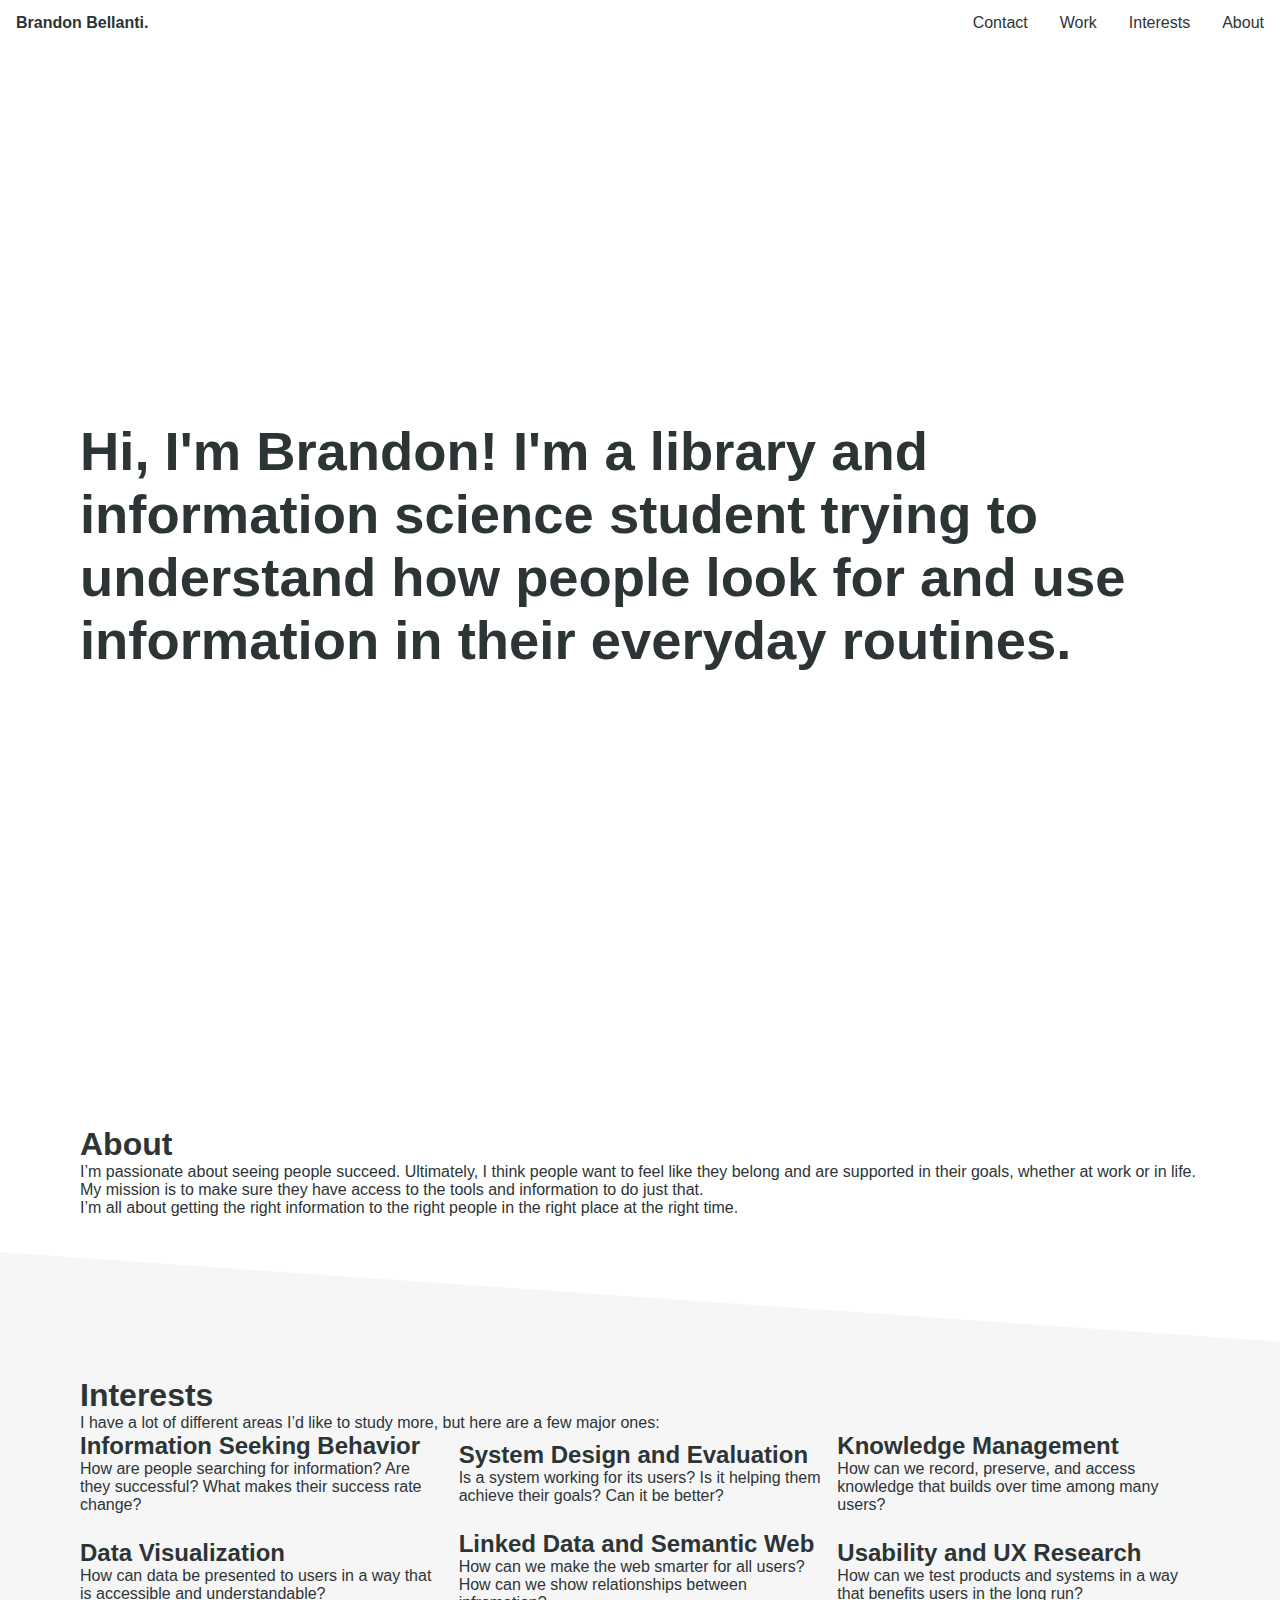
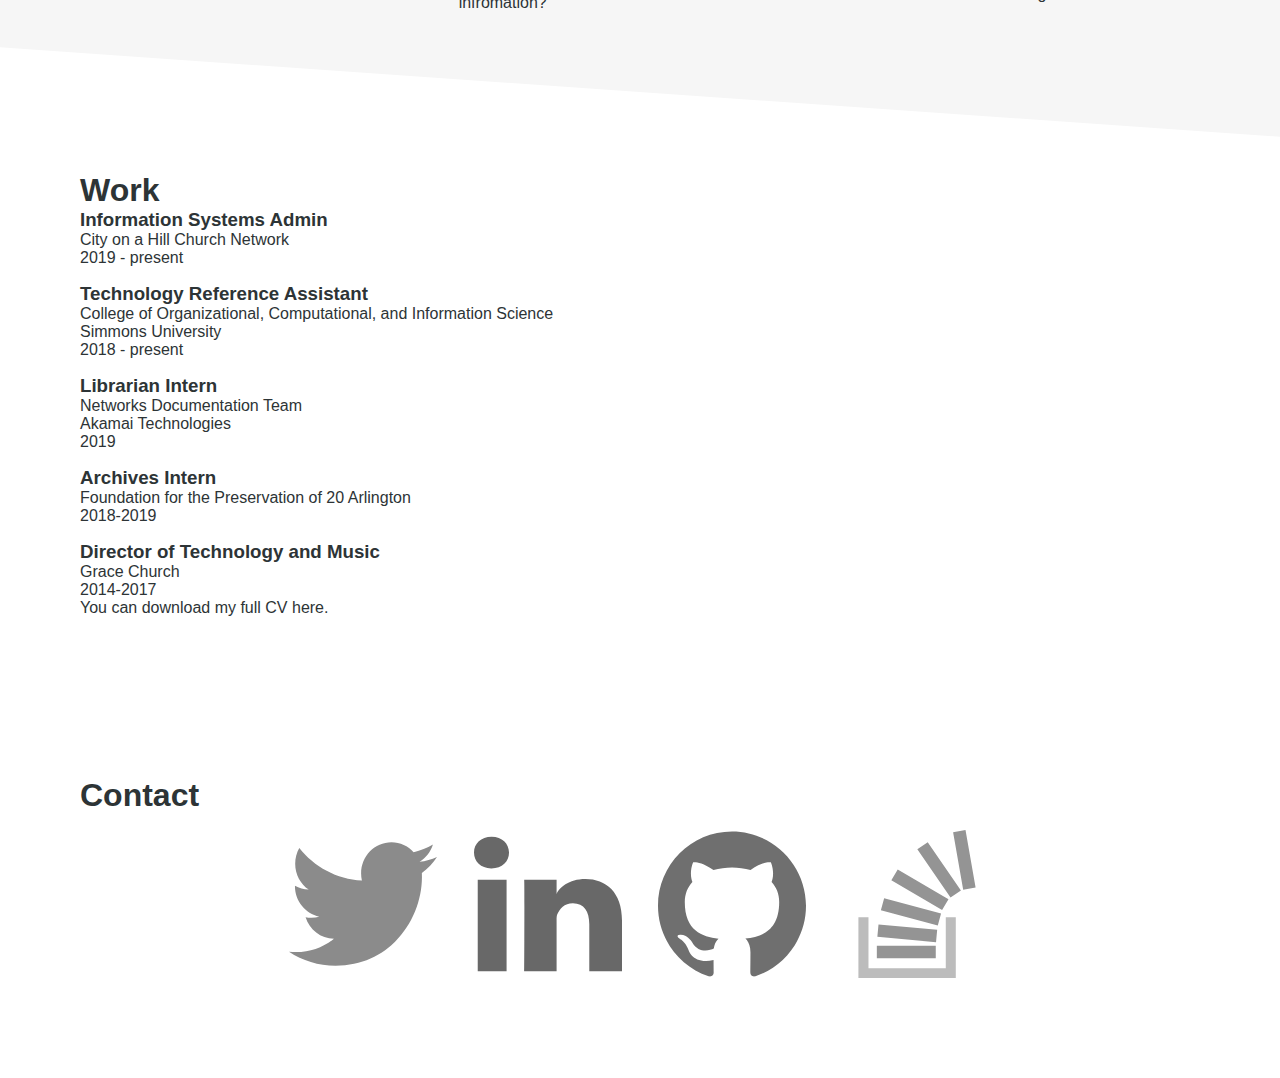
==== index.html @ a40dee19 "Updates" ====
<!DOCTYPE html>
<html lang="en">
<head>
    <meta charset="UTF-8">
    <meta name="viewport" content="width=device-width, initial-scale=1.0">
    <meta http-equiv="X-UA-Compatible" content="ie=edge">
    <title>Brandon Bellanti</title>
    <link rel="stylesheet" href="css/portfolio.css">
    <link rel="shortcut icon" type="image/x-icon" href="favicon.png">
    <link rel="stylesheet" href="https://cdnjs.cloudflare.com/ajax/libs/font-awesome/4.7.0/css/font-awesome.min.css">
    <script src="js/portfolio.js"></script>
</head>
<body>
    <!-- <div id="navbar" class="section">
        <div id="name">
            <a href="#navbar">Brandon Bellanti.</a>
        </div>
        <div id="menu">
            <a href="#about">About</a>
            <a href="#interests">Interests</a>
            <a href="#work">Work</a>
            <a href="#contact">Contact</a>
        </div>
    </div> -->
    <!-- Load an icon library to show a hamburger menu (bars) on small screens -->

    <div class="topnav" id="myTopnav">
        <a href="#home" class="active">Brandon Bellanti.</a>
        <a href="#news">About</a>
        <a href="#interests">Interests</a>  
        <a href="#contact">Work</a>
        <a href="#about">Contact</a>
        <a href="javascript:void(0);" class="icon" onclick="myFunction()">
            <i class="fa fa-bars"></i>
        </a>
    </div>

    <div id="intro" class="section ">
        <h1>Hi, I'm Brandon! I'm a library and information science student trying to understand how people look for and use information in their everyday routines.</h1>
    </div>

    <!-- <div id="image">
        <img src="images/susan-yin-647448-unsplash.jpg" alt="library">
    </div> -->

    <div id="about" class="section ">
        <h1>About</h1>
        <p>I’m passionate about seeing people succeed. Ultimately, I think people want to feel like they belong and are supported in their goals, whether at work or in life. My mission is to make sure they have access to the tools and information to do just that. </p>
        <p>I’m all about getting the right information to the right people in the right place at the right time.</p>
    </div>

    <div id="interests" class="section skew">
        <div class="unskew">
            <h1>Interests</h1>
            <p>I have a lot of different areas I’d like to study more, but here are a few major ones:</p>


            <div class="interests-grid">

                <div id="infoseek" class="gridbox">
                    <h2>Information Seeking Behavior</h2>
                    <p>How are people searching for information? Are they successful? What makes their success rate change?</p>
                </div>

                <div id="sysdesign" class="gridbox">
                    <h2>System Design and Evaluation</h2>
                    <p>Is a system working for its users? Is it helping them achieve their goals? Can it be better?</p>
                </div>

                <div id="knowledgeman" class="gridbox">
                    <h2>Knowledge Management</h2>
                    <p>How can we record, preserve, and access knowledge that builds over time among many users?</p>
                </div>

                <div id="dataviz" class="gridbox">
                    <h2>Data Visualization</h2>
                    <p>How can data be presented to users in a way that is accessible and understandable?</p>
                </div>

                <div id="linkeddata" class="gridbox">   
                    <h2>Linked Data and Semantic Web</h2>
                    <p>How can we make the web smarter for all users? How can we show relationships between infromation?</p>
                </div>

                <div id="usability" class="gridbox">   
                    <h2>Usability and UX Research</h2>
                    <p>How can we test products and systems in a way that benefits users in the long run?</p>
                </div>
            </div>

        </div>
    </div> 

    <div id="work" class="section ">
        <h1>Work</h1>
    
        <div class="work-grid">
        
            <div id="coah" class="work-box">
                <h3>Information Systems Admin</h3>
                <p>City on a Hill Church Network
                <br>2019 - present</p>
            </div>

            <div id="tra" class="work-box">
                <h3>Technology Reference Assistant</h3>
                <p>College of Organizational, Computational, and Information Science
                <br>Simmons University
                <br>2018 - present</p>
            </div>
            
            <div id="akamai" class="work-box">
                <h3>Librarian Intern</h3>
                <p>Networks Documentation Team
                <br>Akamai Technologies
                <br>2019</p>
            </div>
            
            <div id="asc" class="work-box">
                <h3>Archives Intern</h3>
                <p>Foundation for the Preservation of 20 Arlington
                <br>2018-2019</p>
            </div>
            
            <div id="grace" class="work-box">
                <h3>Director of Technology and Music</h3>
                <p>Grace Church
                <br>2014-2017</p>
            </div> 
        </div>

        <!-- <div class="work-list-wrapper">
            <ul class="work-list">
                <li>
                    <div id="grace">
                        <h3>Director of Technology and Music</h3>
                        <p>Grace Church
                        <br>2014-2017</p>
                    </div>
                </li>
                <li>Librarian Intern</li>
                <li>Technology Reference Assistant</li>
                <li>Archives Assistant</li>
                <li>Director of Technology</li>
              </ul>
        </div> -->

        <p>You can download my full CV here.</p>
    </div>
    
    <div id="contact" class="section ">
        <h1>Contact</h1>
        <a href="https://twitter.com/brandonbellanti" target="_blank"><img class="social-icon" src="images/iconfinder_Twitter_1298770.svg" alt="Link to Twitter" width="50px"></a>
        <a href="https://linkedin.com/in/brandonbellanti" target="_blank"><img class="social-icon" src="images/iconfinder_LinkedIn_1298749.svg" alt="Link to LinkedIn" width="50px"></a>
        <a href="https://github.com/brandonbellanti" target="_blank"><img class="social-icon" src="images/iconfinder_Github_1298743.svg" alt="Link to GitHub" width="50px"></a>
        <a href="" target="_blank"><img class="social-icon" src="images/iconfinder_Stack_Overflow_1298710.svg" alt="Link to Stack Overflow" width="50px"></a>
    </div>




    

</body>
</html>
---- css/portfolio.css ----
* {
    color: #2d3436;
    font-family: Helvetica, sans-serif;
    margin: 0;
    scroll-behavior: smooth;
}

body {
}

.section {
  padding: 5em;
}

#navbar {
    background-color:rgba(255, 255, 255, 0.9);
    height: 60px;
    position: sticky;
    top: 0%;
    z-index: 100;
}

#navbar a {
  text-decoration: none;
}



#intro {
    display:flex;
    height: calc(100vh - 60px);
    align-items: center;
}

#intro h1 {
  font-size: calc(1em + 3vw);
}

#image {
  position: sticky;
top: 0%; 
z-index: -500;
}

#image img {
  width: 100%;
}

#menu {
    display: inline;
    float: right;
}

#name {
    float: left;
    font-weight: bold;
}

/* #about {
} */

.skew {
  transform:skewY(4deg)
}

.unskew {
  transform:skewY(-4deg)
}
#interests {
    background-color: #F6F6F6;
}

#interests .interests-grid {
    display: grid;
    grid-template-areas:    "infoseek sysdesign knowledgeman"
                            "dataviz linkeddata usability";
    grid-template-columns: repeat(3, 1fr);
    grid-template-rows: repeat(2, 1fr);
    grid-gap: 1em;
}

#infoseek {
    grid-area: infoseek;
    align-content: center;
    justify-content: center;
}


.gridbox {
    align-content: center;
}

.gridbox:hover {
    background:#F6F6F6;

}

.work-grid {
    display: grid;
    grid-template-areas: "grace"
                          "asc"
                          "tra";
    /* grid-template-columns: repeat(3, 1fr); */
    grid-template-columns: auto;
    grid-template-rows: 1fr;
    grid-gap: 1em;
    padding: 0;
}

.work-box {
  transition: transform 1s;
}

.work-box:hover {
  /* box-shadow: 5px 5px 10px 0px rgba(45,52,54,0.5); */
  /* border-radius: 10px; */
  /* transform: scale(1.05); */
}


.work-list {
  list-style: none;
}

.work-list * {
  margin: initial;
  padding:initial;
}

.work-list >li {
  position: relative;
}
.work-list>li:before {
  content: '\25CF';
  margin-right: 20px;
  font-size: 40px;
  color: #2d3436;
}
.work-list>li:after {
  position: absolute;
  left: 0;
  top: 0;
  content: '';
  border-left: 3px solid #2d3436;
  margin-left: 10px;
  height: 100%;
}
.work-list >li:first-of-type:after {
  top: 50%;
}
.work-list >li:last-of-type:after {
  top: -50%;
}





#contact {
text-align: center;
}

#contact h1 {
text-align: initial;
}


img.social-icon {
  display: inline;
  padding: 1em;
  width: calc(20px + 10vw);
  filter: saturate(0);
  transition: transform .5s;
}

img.social-icon:hover {
  filter: saturate(100%);
  transform: scale(1.25);
}





@media only screen and (max-width: 800px) {
    #interests .interests-grid {
        display: grid;
        grid-template-areas:    "infoseek sysdesign"
                                "knowledgeman dataviz"
                                "linkeddata usability";
        grid-template-columns: repeat(2, 1fr);
        grid-template-rows: repeat(3, 1fr);
        grid-gap: 1em;
    }

}

@media only screen and (max-width: 600px) {
    #interests .interests-grid {
        display: grid;
        grid-template-areas:    "infoseek"
                                "sysdesign"
                                "knowledgeman"
                                "dataviz"
                                "linkeddata"
                                "usability";
        grid-template-columns: auto;
        grid-template-rows: repeat(6, 1fr);
        grid-gap: 1em;
    }

    .section {
      padding: 1em;
    }
}


/* Navigation Menu*/



/* Add a black background color to the top navigation */
.topnav {
    overflow: hidden;
}

  /* Style the links inside the navigation bar */
  .topnav a {
    /* float: left; */
    display: block;
    text-align: right;
    padding: 14px 16px;
    text-decoration: none;
  }

  .topnav a:first-child {
    float: left;
    font-weight: bolder;
  }
  .topnav a:not(:first-child) {
    float:right;
    padding-left: 1em;
  }
  
  .topnav a:not(:first-child):hover {
    text-decoration: underline;
  }
  
  /* Change the color of links on hover */
  /* .topnav a:hover {
    text-decoration: underline;
  } */
  
  /* Add an active class to highlight the current page */
  /* .active {
    background-color: #4CAF50;
    color: white;
  } */
  
  /* Hide the link that should open and close the topnav on small screens */
  .topnav .icon {
    display: none;
  }


/* When the screen is less than 600 pixels wide, hide all links, except for the first one ("Home"). Show the link that contains should open and close the topnav (.icon) */
@media screen and (max-width: 600px) {
    .topnav a:not(:first-child) {display: none;}
    .topnav a.icon {
      float: right;
      display: block;
    }
  }
  
  /* The "responsive" class is added to the topnav with JavaScript when the user clicks on the icon. This class makes the topnav look good on small screens (display the links vertically instead of horizontally) */
  @media screen and (max-width: 600px) {
    .topnav.responsive {position: relative;}
    .topnav.responsive a.icon {
      position: absolute;
      right: 0;
      top: 0;
    }
    .topnav.responsive a {
      float: none;
      display: block;
      text-align: left;
    }
  }
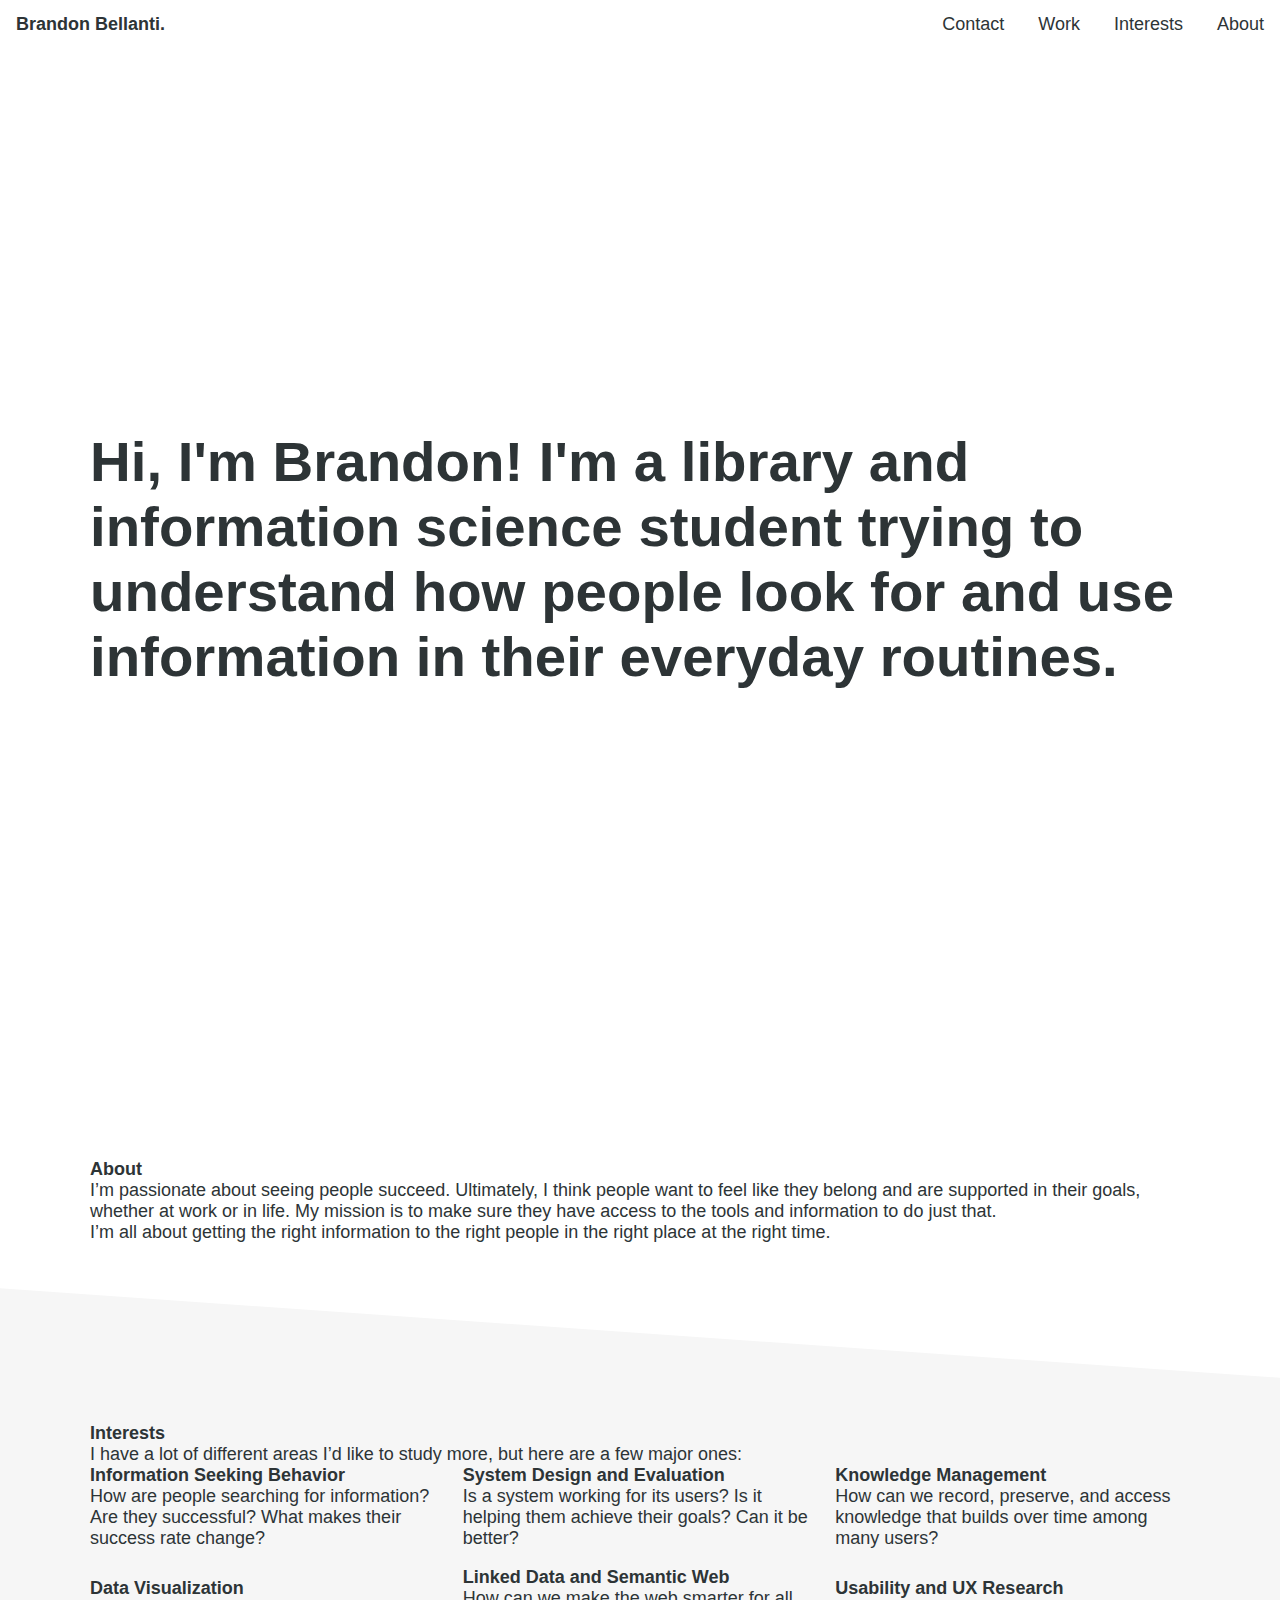
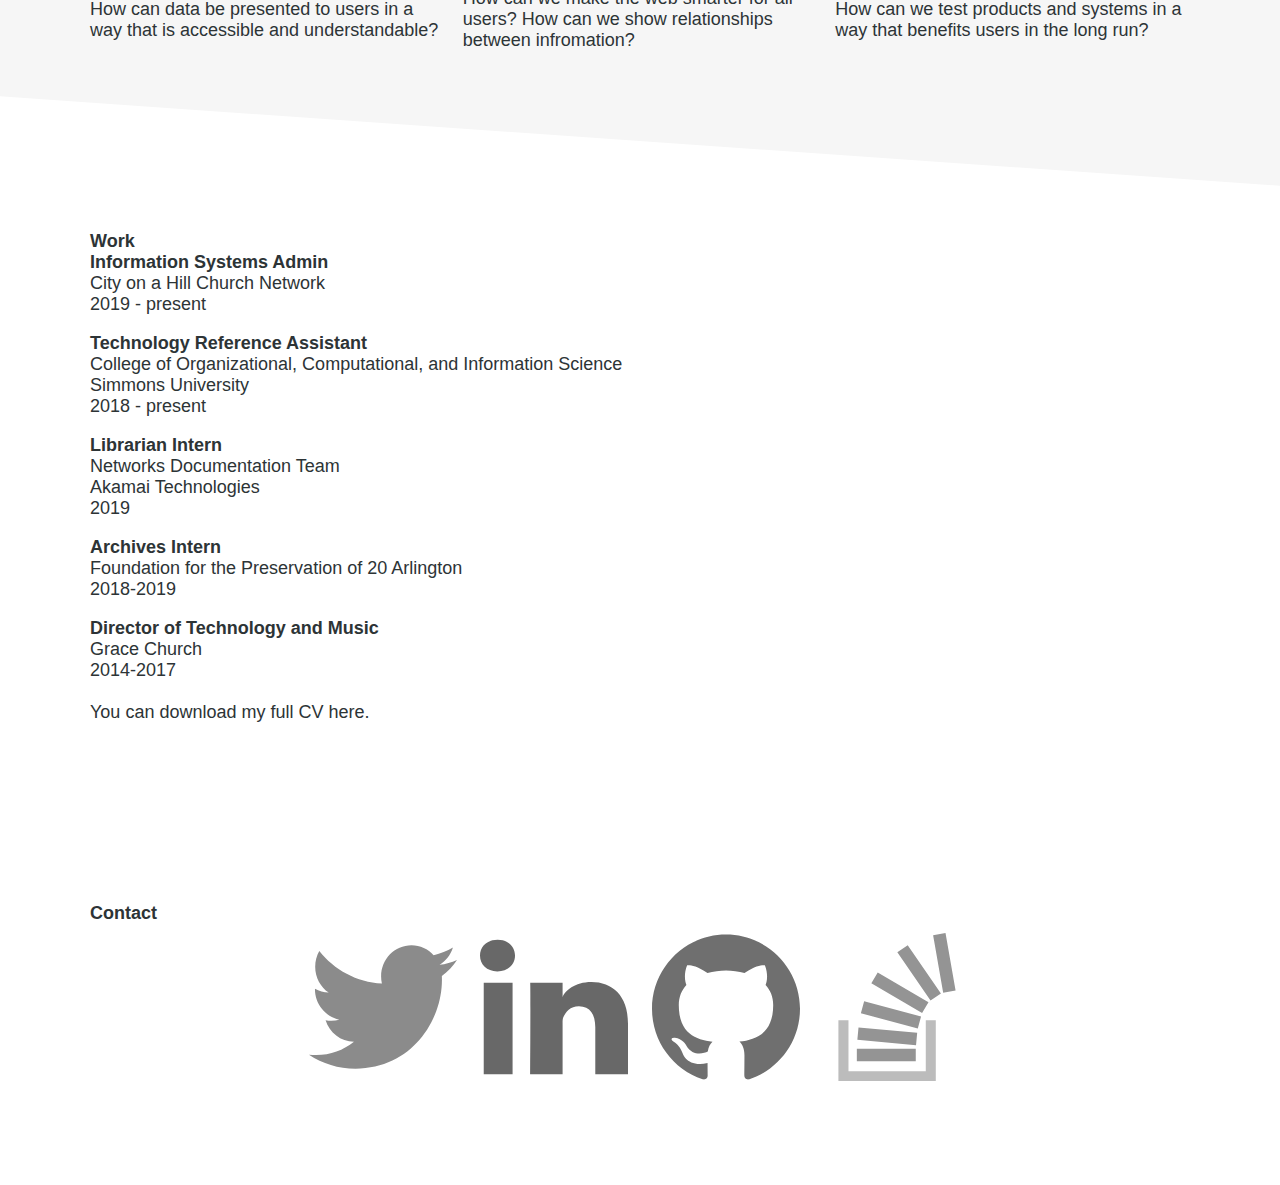
==== commit e9fd2053: "CSS updates" ====
--- a/index.html
+++ b/index.html
@@ -24,7 +24,7 @@
     </div> -->
     <!-- Load an icon library to show a hamburger menu (bars) on small screens -->
 
-    <div class="topnav" id="myTopnav">
+    <div id="myTopnav" class="topnav">
         <a href="#home" class="active">Brandon Bellanti.</a>
         <a href="#news">About</a>
         <a href="#interests">Interests</a>  
@@ -144,7 +144,7 @@
                 <li>Director of Technology</li>
               </ul>
         </div> -->
-
+        <br>
         <p>You can download my full CV here.</p>
     </div>
     
--- a/css/portfolio.css
+++ b/css/portfolio.css
@@ -3,6 +3,7 @@
     font-family: Helvetica, sans-serif;
     margin: 0;
     scroll-behavior: smooth;
+    font-size: large;
 }
 
 body {
@@ -167,7 +168,7 @@
 
 img.social-icon {
   display: inline;
-  padding: 1em;
+  padding: .5em;
   width: calc(20px + 10vw);
   filter: saturate(0);
   transition: transform .5s;
@@ -212,6 +213,14 @@
     .section {
       padding: 1em;
     }
+
+    .interests-grid p {
+      display: none;
+    }
+
+    #work p {
+      font-size: initial;
+    }
 }
 
 
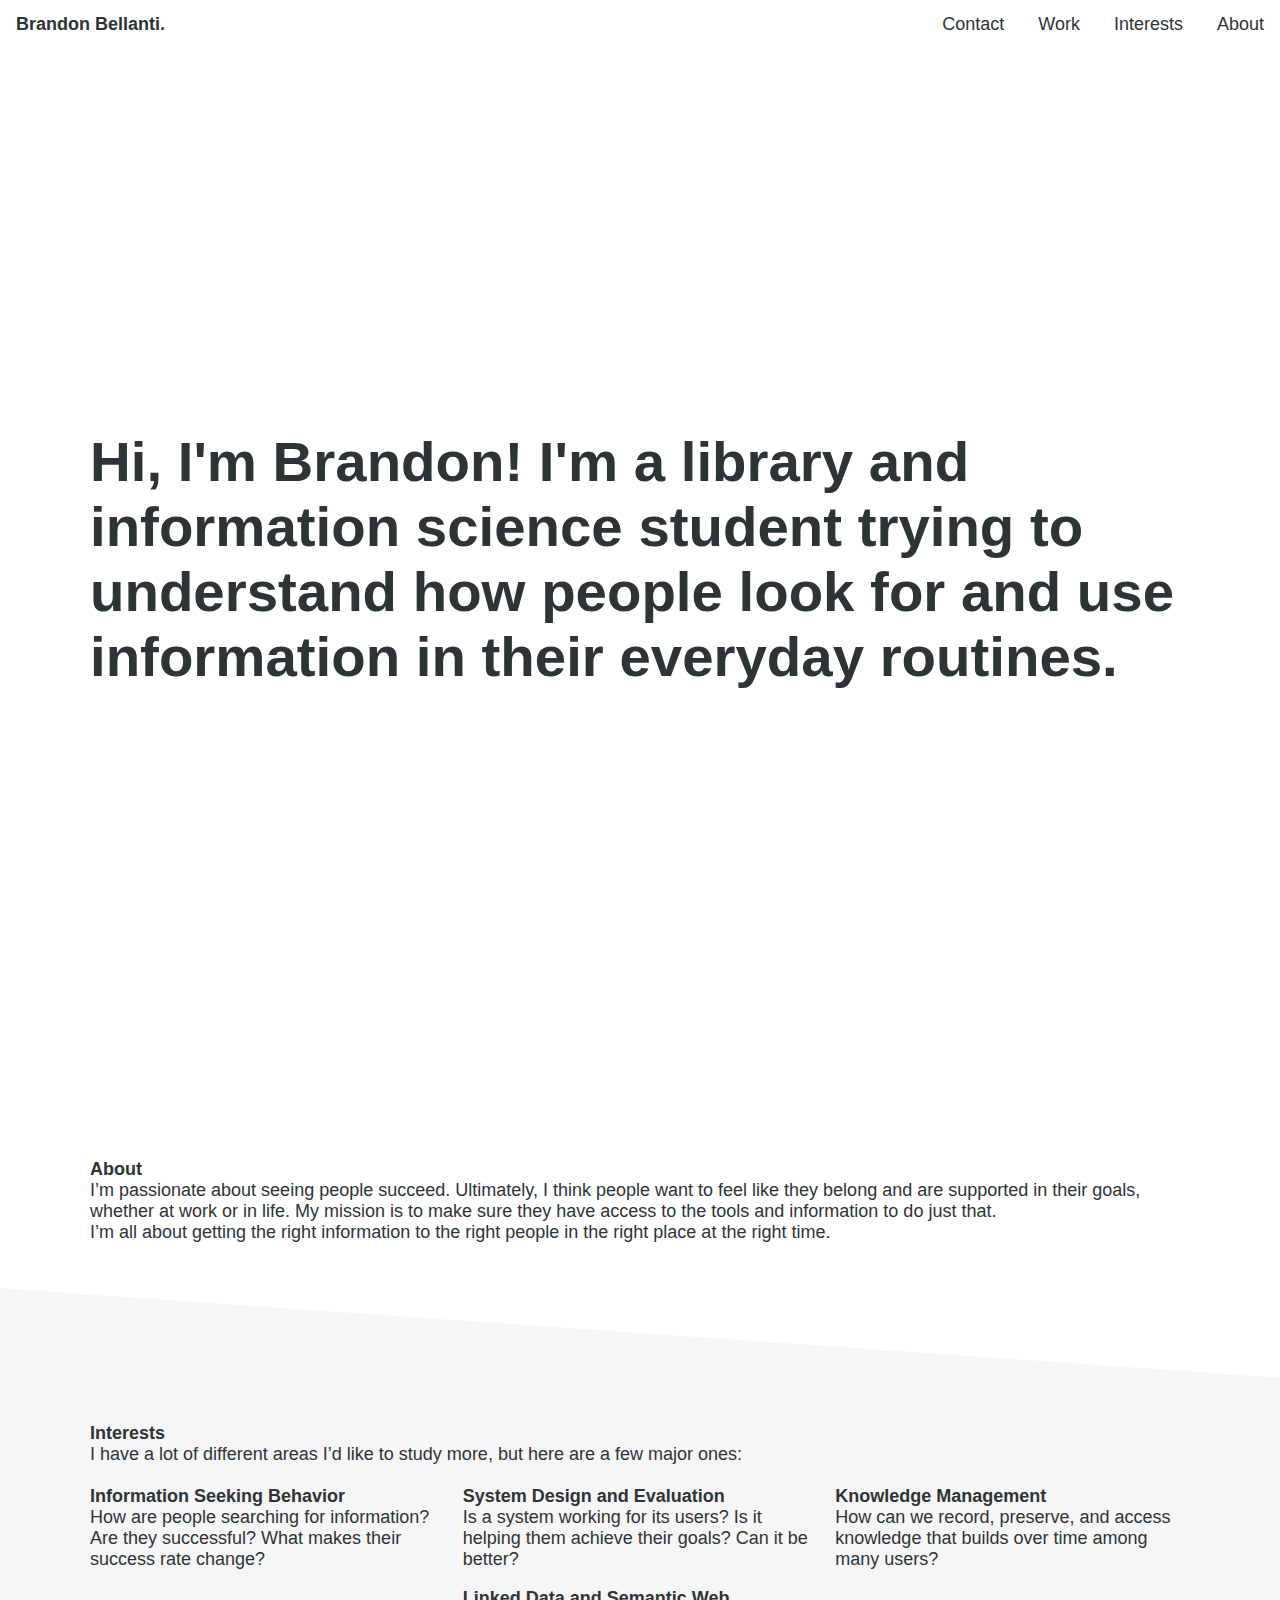
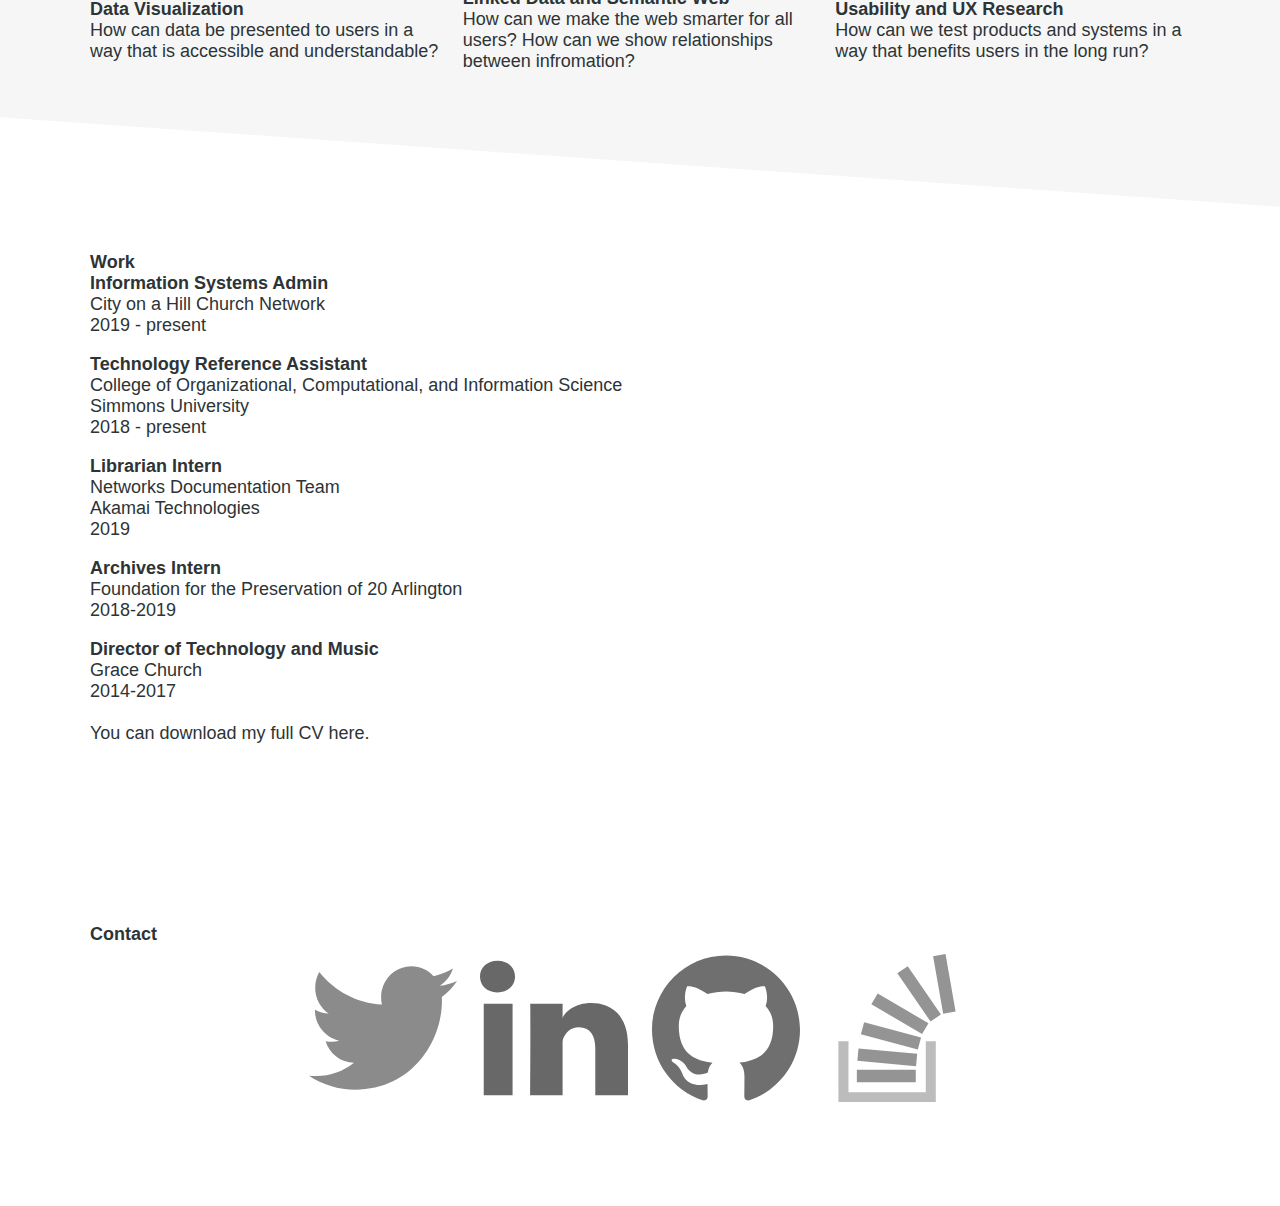
==== commit a9ec6488: "Added break" ====
--- a/index.html
+++ b/index.html
@@ -53,7 +53,7 @@
         <div class="unskew">
             <h1>Interests</h1>
             <p>I have a lot of different areas I’d like to study more, but here are a few major ones:</p>
-
+            <br>
 
             <div class="interests-grid">
 
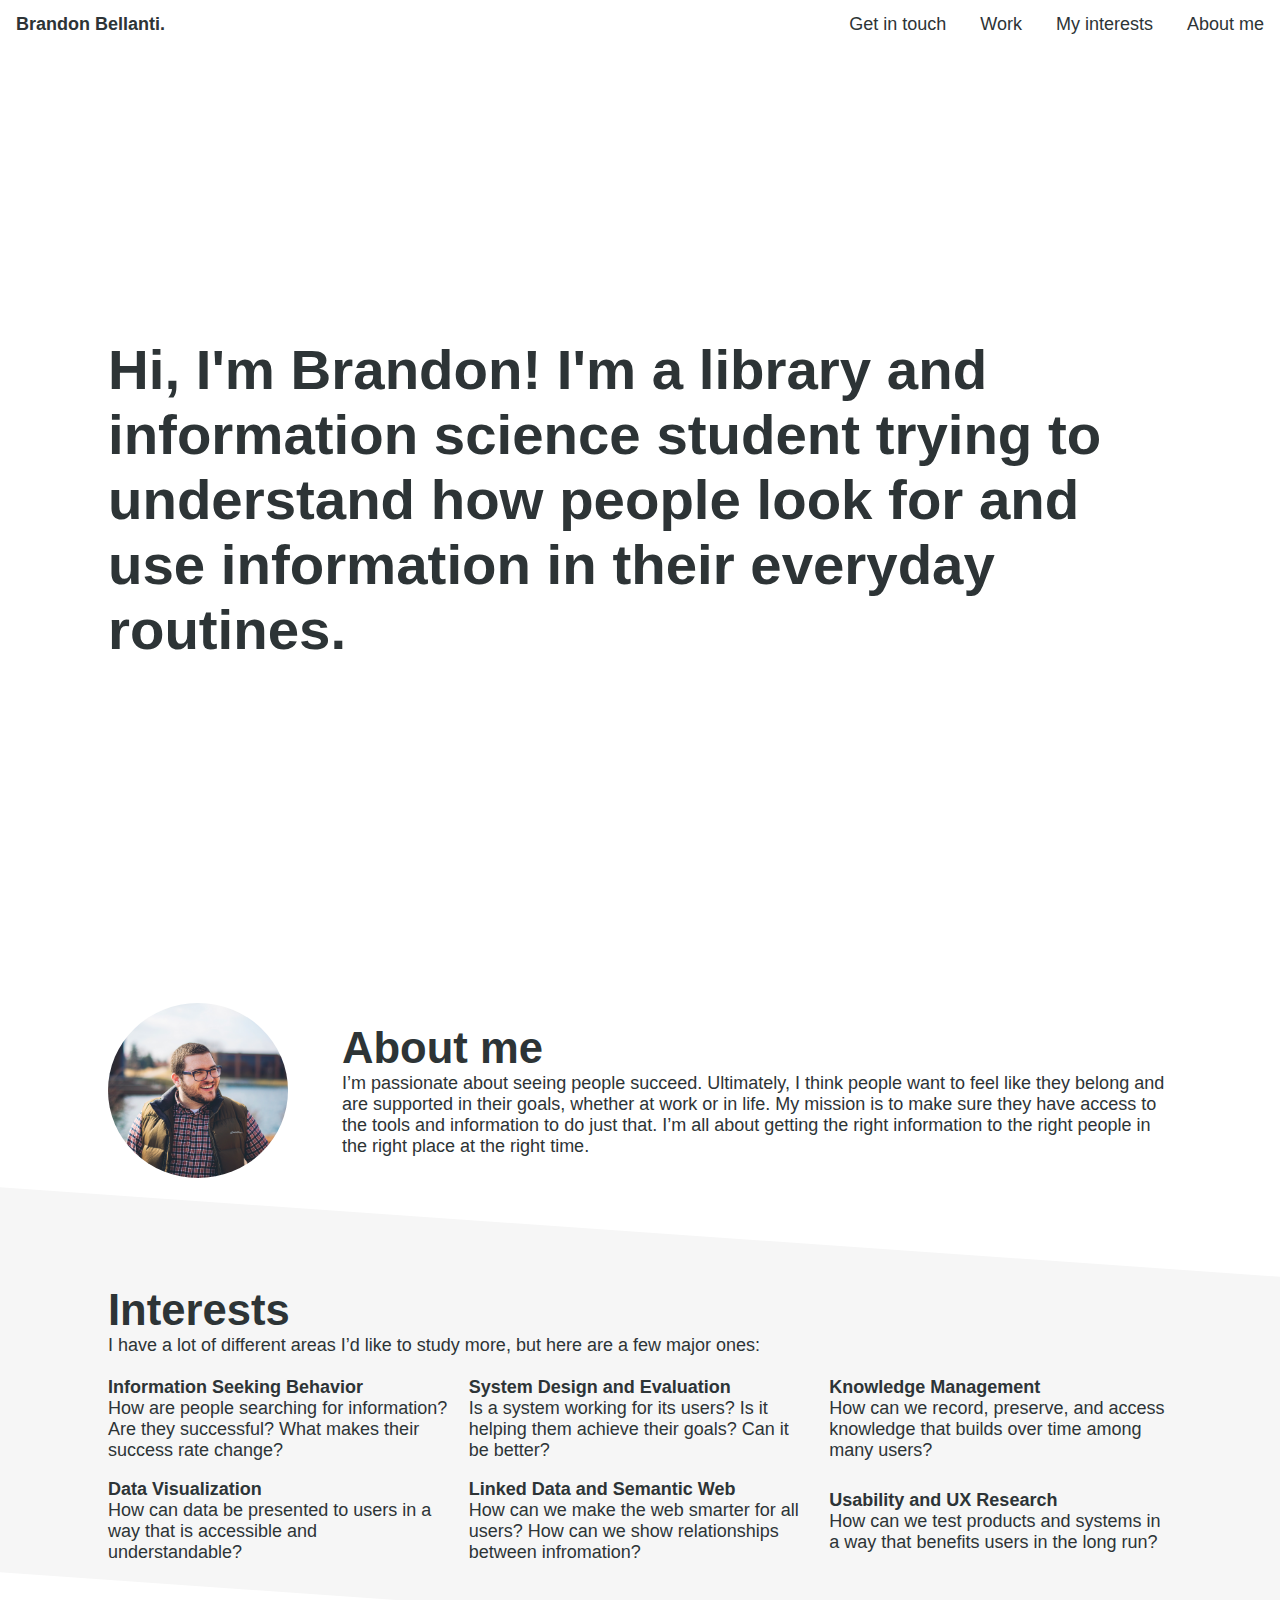
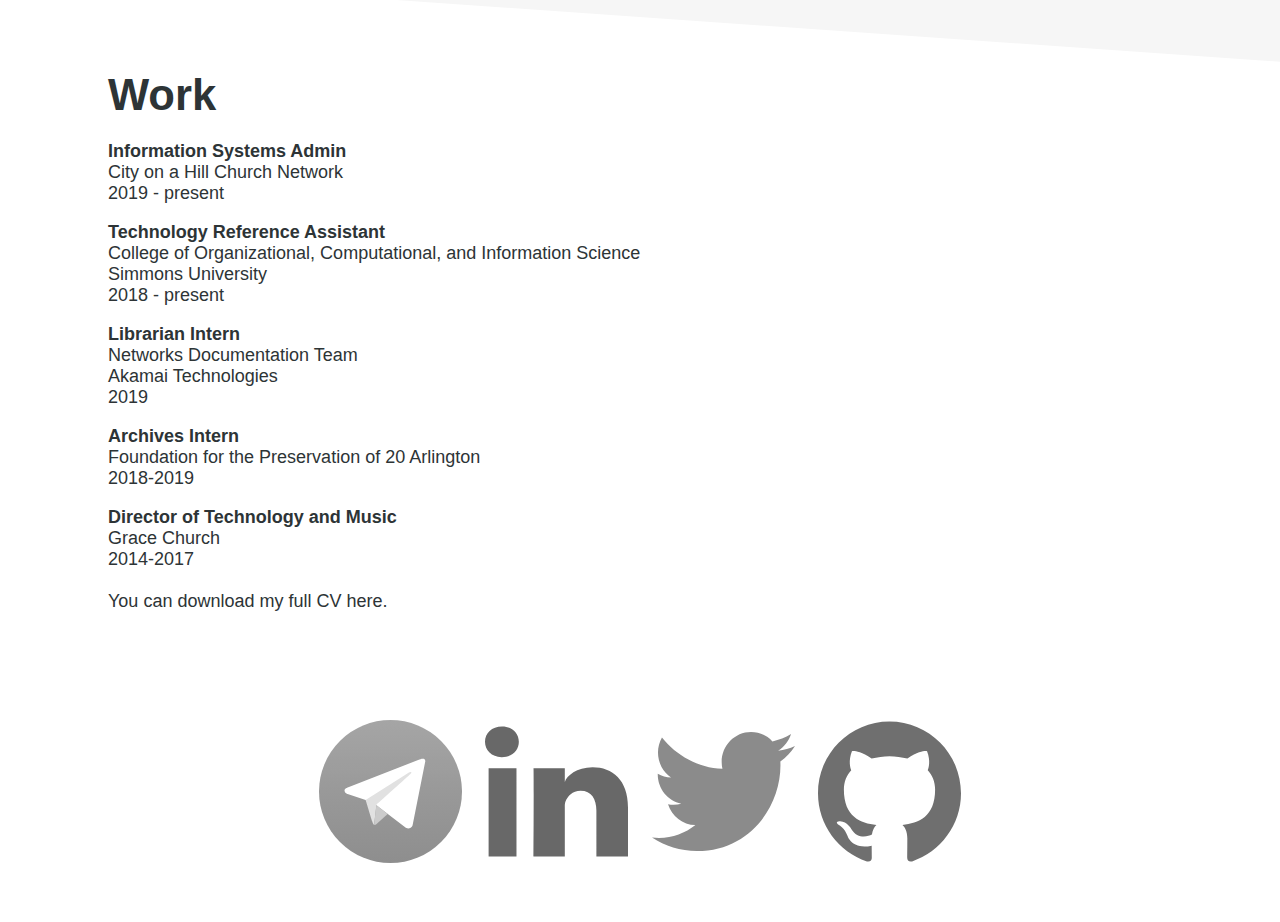
==== commit ded64c26: "Added images" ====
--- a/index.html
+++ b/index.html
@@ -25,11 +25,11 @@
     <!-- Load an icon library to show a hamburger menu (bars) on small screens -->
 
     <div id="myTopnav" class="topnav">
-        <a href="#home" class="active">Brandon Bellanti.</a>
-        <a href="#news">About</a>
-        <a href="#interests">Interests</a>  
-        <a href="#contact">Work</a>
-        <a href="#about">Contact</a>
+        <a href="#myTopnav" class="active">Brandon Bellanti.</a>
+        <a href="#about">About me</a>
+        <a href="#interests">My interests</a>  
+        <a href="#work">Work</a>
+        <a href="#contact">Get in touch</a>
         <a href="javascript:void(0);" class="icon" onclick="myFunction()">
             <i class="fa fa-bars"></i>
         </a>
@@ -43,11 +43,19 @@
         <img src="images/susan-yin-647448-unsplash.jpg" alt="library">
     </div> -->
 
-    <div id="about" class="section ">
-        <h1>About</h1>
-        <p>I’m passionate about seeing people succeed. Ultimately, I think people want to feel like they belong and are supported in their goals, whether at work or in life. My mission is to make sure they have access to the tools and information to do just that. </p>
-        <p>I’m all about getting the right information to the right people in the right place at the right time.</p>
+    <div id="about" class="about-grid section ">
+
+        <div id="profile">
+            <img src="images/brandon.jpg" alt="Picture of Brandon" width="50px">
+        </div>
+
+        <div id="bio">
+            <h1>About me</h1>
+            <p>I’m passionate about seeing people succeed. Ultimately, I think people want to feel like they belong and are supported in their goals, whether at work or in life. My mission is to make sure they have access to the tools and information to do just that. I’m all about getting the right information to the right people in the right place at the right time.</p>
+        </div>
+
     </div>
+
 
     <div id="interests" class="section skew">
         <div class="unskew">
@@ -93,7 +101,7 @@
 
     <div id="work" class="section ">
         <h1>Work</h1>
-    
+        <br>
         <div class="work-grid">
         
             <div id="coah" class="work-box">
@@ -149,11 +157,12 @@
     </div>
     
     <div id="contact" class="section ">
-        <h1>Contact</h1>
+        <!-- <h1>Get in touch</h1> -->
+        <a href="mailto:bellanti@simmons.edu?Subject=Get%20in%20touch" target="_top"><img class="social-icon" src="images/iconfinder_Telegram_3787425.svg" alt="Link to gMail" width="50px"></a>
+        <a href="https://linkedin.com/in/brandonbellanti" target="_blank"><img class="social-icon" src="images/iconfinder_LinkedIn_1298749.svg" alt="Link to LinkedIn" width="50px"></a>
         <a href="https://twitter.com/brandonbellanti" target="_blank"><img class="social-icon" src="images/iconfinder_Twitter_1298770.svg" alt="Link to Twitter" width="50px"></a>
-        <a href="https://linkedin.com/in/brandonbellanti" target="_blank"><img class="social-icon" src="images/iconfinder_LinkedIn_1298749.svg" alt="Link to LinkedIn" width="50px"></a>
         <a href="https://github.com/brandonbellanti" target="_blank"><img class="social-icon" src="images/iconfinder_Github_1298743.svg" alt="Link to GitHub" width="50px"></a>
-        <a href="" target="_blank"><img class="social-icon" src="images/iconfinder_Stack_Overflow_1298710.svg" alt="Link to Stack Overflow" width="50px"></a>
+        <!-- <a href="" target="_blank"><img class="social-icon" src="images/iconfinder_Stack_Overflow_1298710.svg" alt="Link to Stack Overflow" width="50px"></a> -->
     </div>
 
 
--- a/css/portfolio.css
+++ b/css/portfolio.css
@@ -9,8 +9,12 @@
 body {
 }
 
+h1 {
+  font-size: calc(1em + 2vw);
+}
+
 .section {
-  padding: 5em;
+  padding: 3em 6em;
 }
 
 #navbar {
@@ -29,7 +33,7 @@
 
 #intro {
     display:flex;
-    height: calc(100vh - 60px);
+    height: calc(100vh - 6em);
     align-items: center;
 }
 
@@ -57,8 +61,20 @@
     font-weight: bold;
 }
 
-/* #about {
-} */
+
+.about-grid {
+  display: grid;
+  grid-template-areas: "profile bio";
+  grid-gap: 3em;
+  align-items: center;
+}
+
+
+#profile img {
+  border-radius: 50%;
+  width: 10em;
+  float:left;
+}
 
 .skew {
   transform:skewY(4deg)
@@ -168,15 +184,15 @@
 
 img.social-icon {
   display: inline;
-  padding: .5em;
-  width: calc(20px + 10vw);
+  padding: 0 .5em;
+  width: calc(15px + 10vw);
   filter: saturate(0);
   transition: transform .5s;
 }
 
 img.social-icon:hover {
   filter: saturate(100%);
-  transform: scale(1.25);
+  transform: scale(1.2);
 }
 
 
@@ -197,6 +213,25 @@
 }
 
 @media only screen and (max-width: 600px) {
+
+
+    .about-grid {
+      display: grid;
+      grid-template-areas: "profile""bio";
+      grid-gap: 0;
+      align-items: center;
+    }
+    
+    
+    #profile img {
+      border-radius: 50%;
+      width: 8em;
+      margin-left:calc(50% - 4em);
+
+      /* justify-self: center; */
+    }
+
+
     #interests .interests-grid {
         display: grid;
         grid-template-areas:    "infoseek"
@@ -237,7 +272,7 @@
   .topnav a {
     /* float: left; */
     display: block;
-    text-align: right;
+    float: right;
     padding: 14px 16px;
     text-decoration: none;
   }
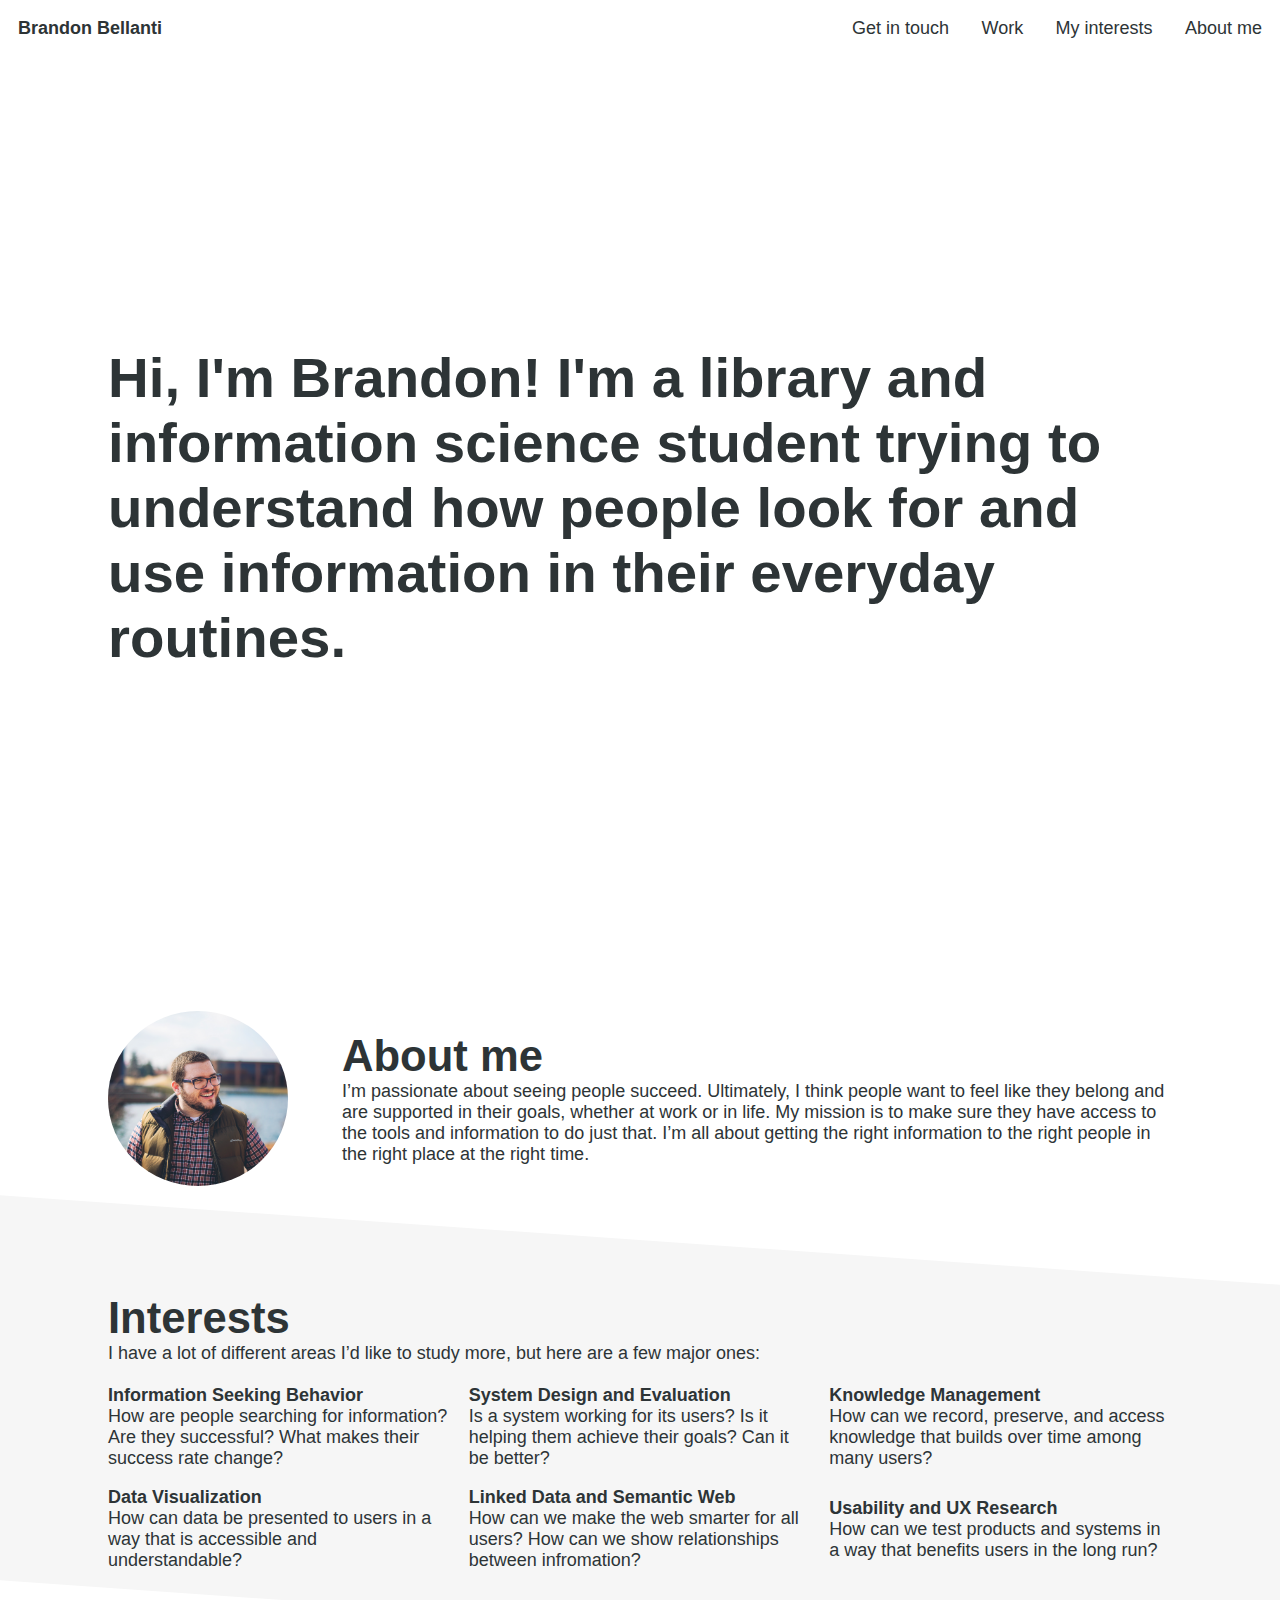
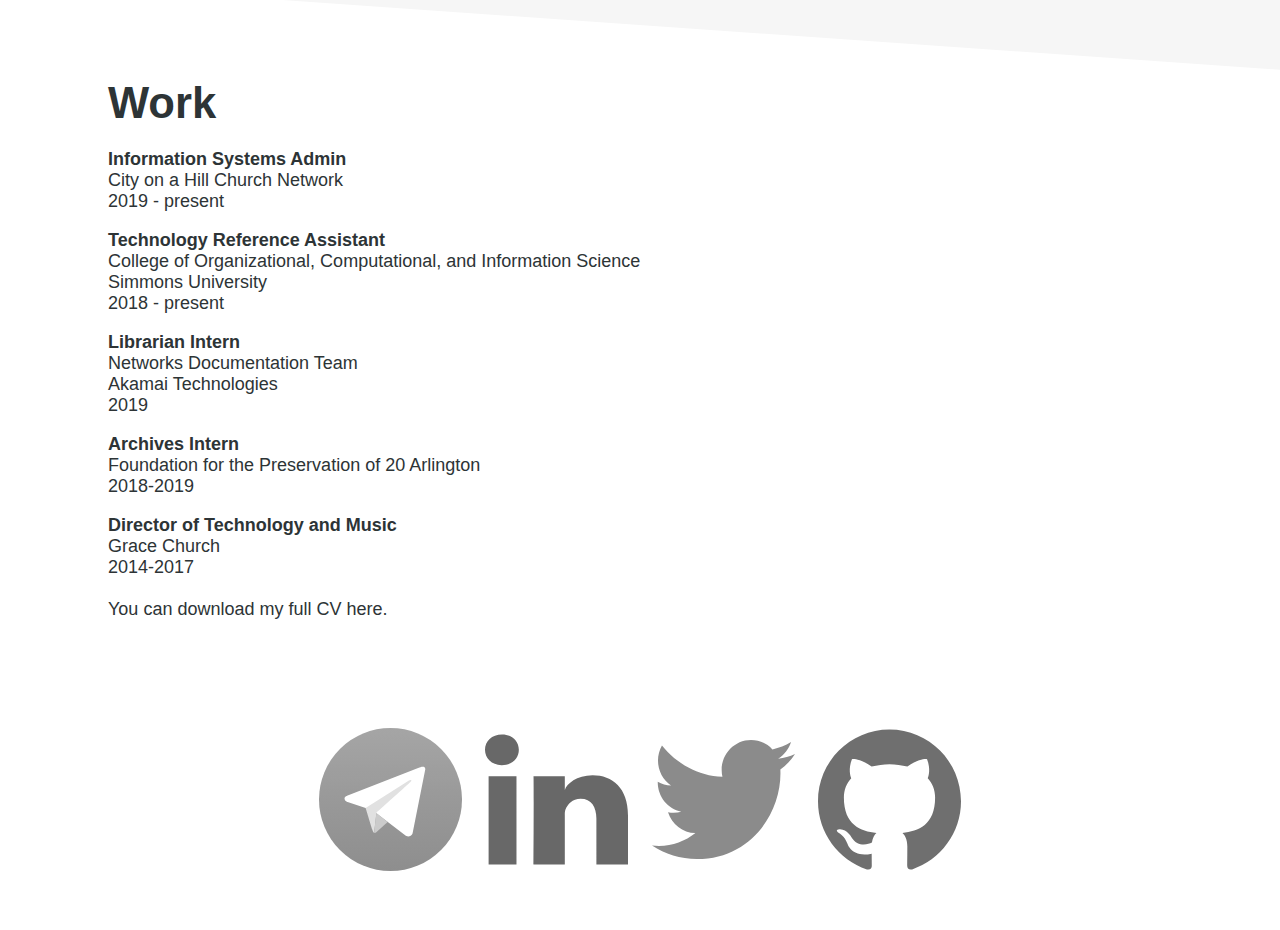
==== commit f44415d1: "Worked on menu" ====
--- a/index.html
+++ b/index.html
@@ -25,7 +25,7 @@
     <!-- Load an icon library to show a hamburger menu (bars) on small screens -->
 
     <div id="myTopnav" class="topnav">
-        <a href="#myTopnav" class="active">Brandon Bellanti.</a>
+        <a href="#myTopnav" class="active">Brandon Bellanti</a>
         <a href="#about">About me</a>
         <a href="#interests">My interests</a>  
         <a href="#work">Work</a>
--- a/css/portfolio.css
+++ b/css/portfolio.css
@@ -213,6 +213,10 @@
 }
 
 @media only screen and (max-width: 600px) {
+
+    p {
+      font-size: medium;
+    }
 
 
     .about-grid {
@@ -253,9 +257,6 @@
       display: none;
     }
 
-    #work p {
-      font-size: initial;
-    }
 }
 
 
@@ -270,10 +271,9 @@
 
   /* Style the links inside the navigation bar */
   .topnav a {
-    /* float: left; */
     display: block;
     float: right;
-    padding: 14px 16px;
+    padding: 1em;
     text-decoration: none;
   }
 
@@ -282,8 +282,8 @@
     font-weight: bolder;
   }
   .topnav a:not(:first-child) {
-    float:right;
-    padding-left: 1em;
+    text-align:right;
+    padding-left: .8em;
   }
   
   .topnav a:not(:first-child):hover {
@@ -324,9 +324,21 @@
       right: 0;
       top: 0;
     }
+
     .topnav.responsive a {
       float: none;
       display: block;
       text-align: left;
-    }
+      
+    }
+
+    .topnav.responsive a:first-child {
+      text-align: left;
+    }
+
+    .topnav.responsive a:not(:first-child){
+      text-align: right;
+      padding-bottom:0;
+    }
+    
   }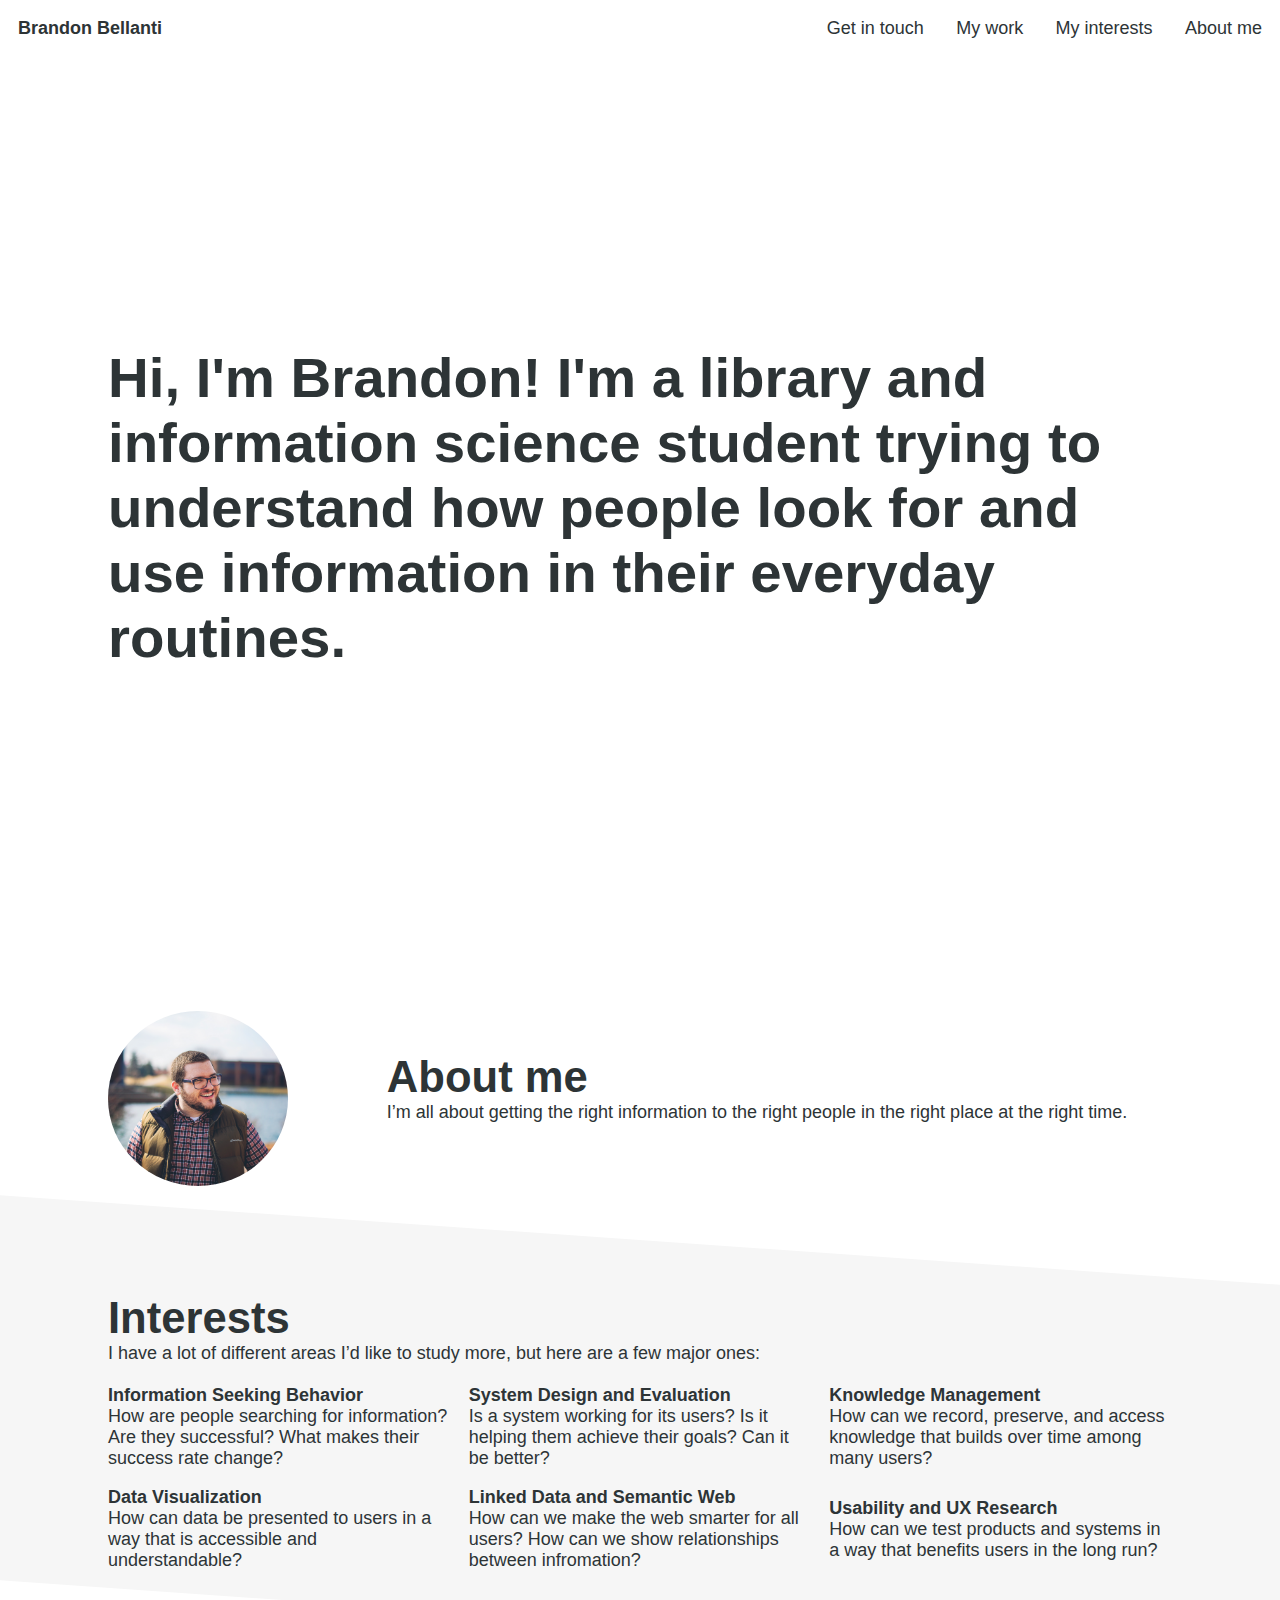
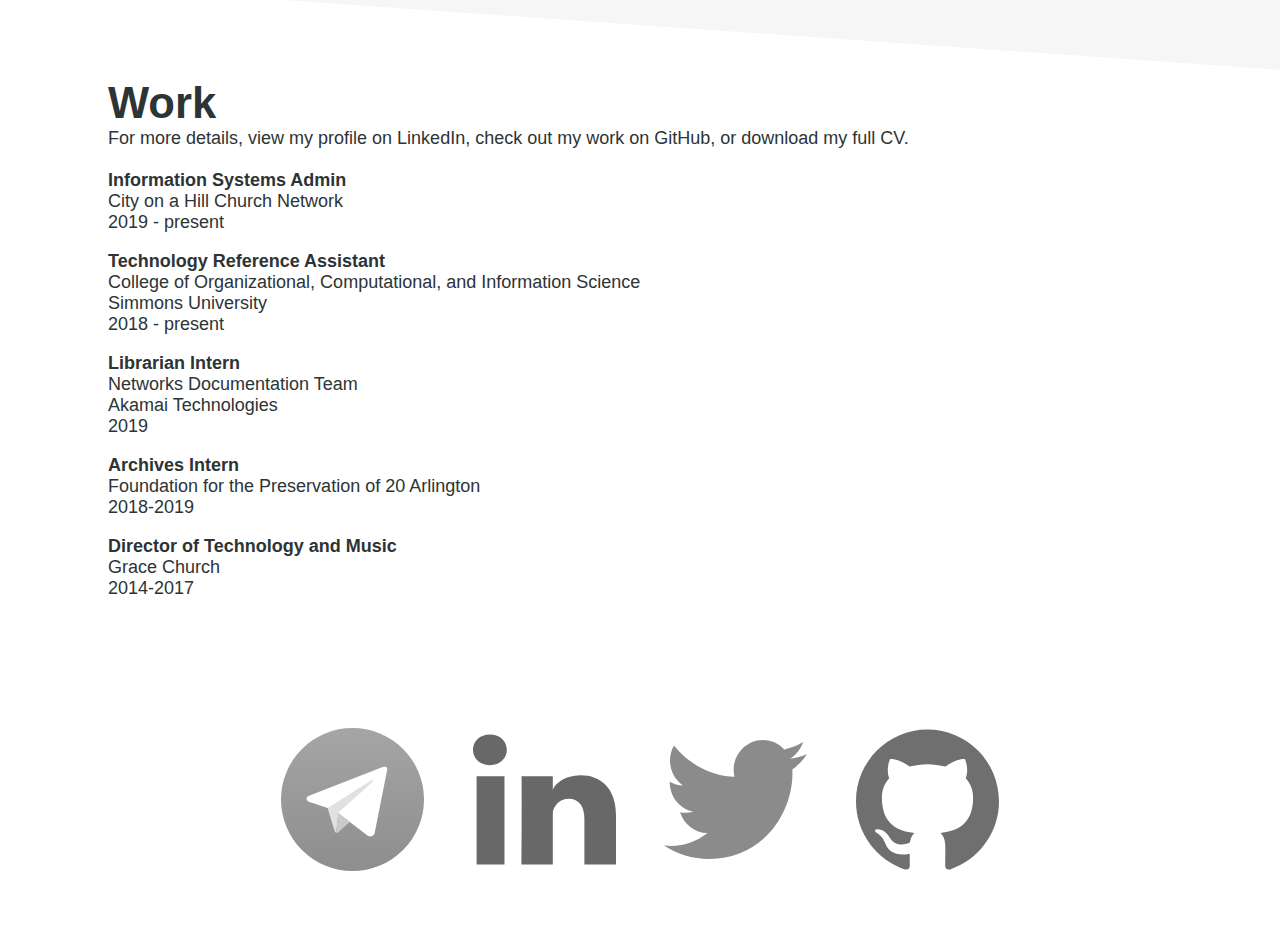
==== commit a91fe67c: "Updated spacing" ====
--- a/index.html
+++ b/index.html
@@ -28,7 +28,7 @@
         <a href="#myTopnav" class="active">Brandon Bellanti</a>
         <a href="#about">About me</a>
         <a href="#interests">My interests</a>  
-        <a href="#work">Work</a>
+        <a href="#work">My work</a>
         <a href="#contact">Get in touch</a>
         <a href="javascript:void(0);" class="icon" onclick="myFunction()">
             <i class="fa fa-bars"></i>
@@ -51,7 +51,8 @@
 
         <div id="bio">
             <h1>About me</h1>
-            <p>I’m passionate about seeing people succeed. Ultimately, I think people want to feel like they belong and are supported in their goals, whether at work or in life. My mission is to make sure they have access to the tools and information to do just that. I’m all about getting the right information to the right people in the right place at the right time.</p>
+            <p><!--I’m passionate about seeing people succeed. Ultimately, I think people want to feel like they belong and are supported in their goals, whether at work or in life. My mission is to make sure they have access to the tools and information to do just that. -->I’m all about getting the right information to the right people in the right place at the right time.</p>
+            <br>
         </div>
 
     </div>
@@ -101,6 +102,7 @@
 
     <div id="work" class="section ">
         <h1>Work</h1>
+        <p>For more details, view my profile on LinkedIn, check out my work on GitHub, or download my full CV.</p>
         <br>
         <div class="work-grid">
         
@@ -153,7 +155,6 @@
               </ul>
         </div> -->
         <br>
-        <p>You can download my full CV here.</p>
     </div>
     
     <div id="contact" class="section ">
--- a/css/portfolio.css
+++ b/css/portfolio.css
@@ -184,7 +184,7 @@
 
 img.social-icon {
   display: inline;
-  padding: 0 .5em;
+  padding: 0 calc(.5em + 1vw);
   width: calc(15px + 10vw);
   filter: saturate(0);
   transition: transform .5s;
@@ -222,7 +222,7 @@
     .about-grid {
       display: grid;
       grid-template-areas: "profile""bio";
-      grid-gap: 0;
+      grid-gap: 1em;
       align-items: center;
     }
     
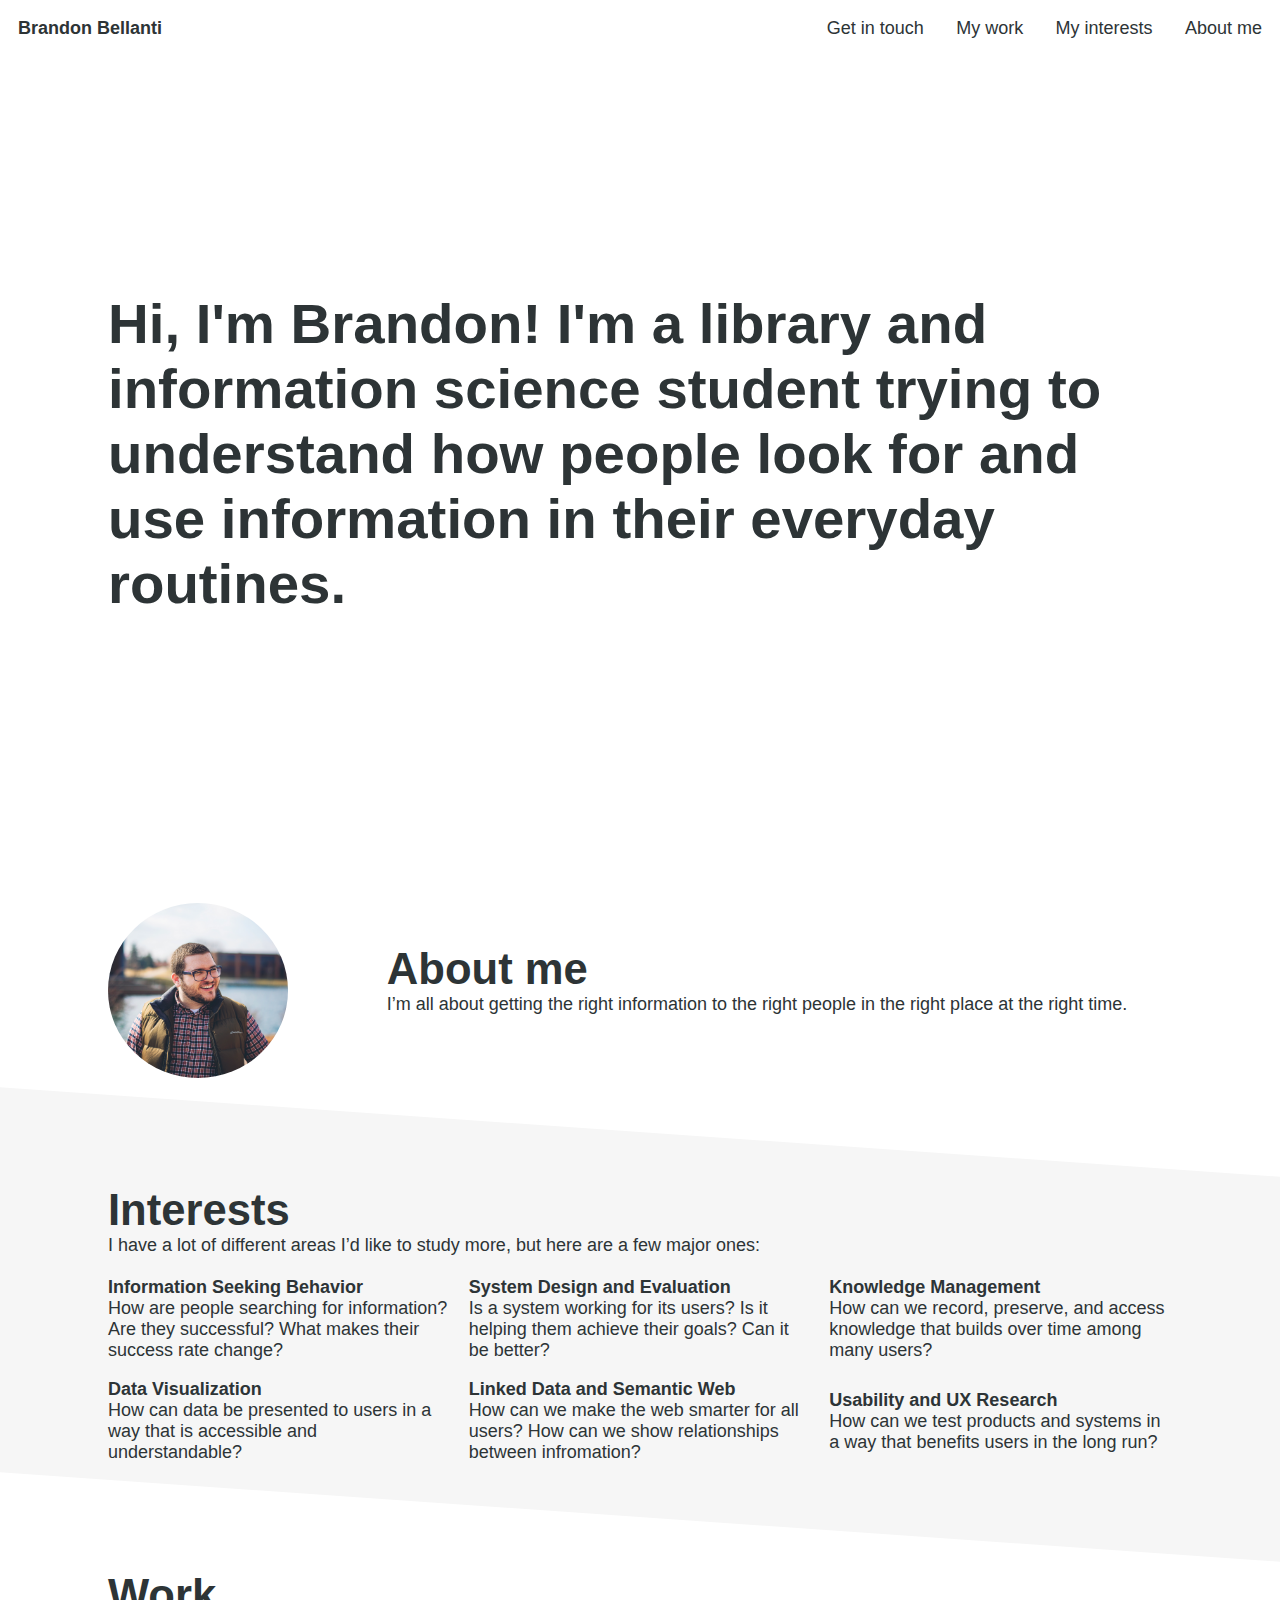
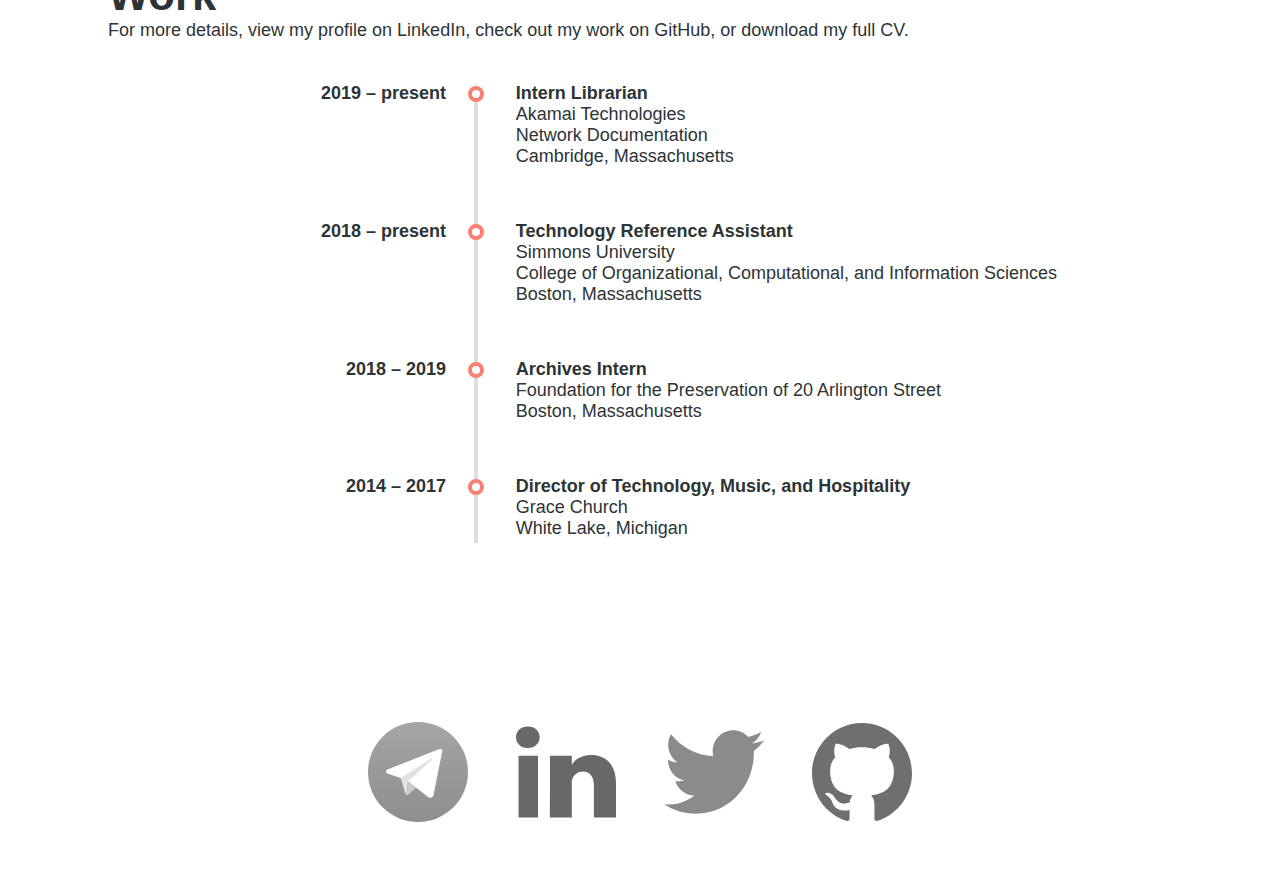
==== commit 8b59908f: "Added timeline" ====
--- a/index.html
+++ b/index.html
@@ -104,7 +104,8 @@
         <h1>Work</h1>
         <p>For more details, view my profile on LinkedIn, check out my work on GitHub, or download my full CV.</p>
         <br>
-        <div class="work-grid">
+        <br>
+        <!-- <div class="work-grid">
         
             <div id="coah" class="work-box">
                 <h3>Information Systems Admin</h3>
@@ -137,23 +138,53 @@
                 <p>Grace Church
                 <br>2014-2017</p>
             </div> 
-        </div>
-
-        <!-- <div class="work-list-wrapper">
-            <ul class="work-list">
-                <li>
-                    <div id="grace">
-                        <h3>Director of Technology and Music</h3>
-                        <p>Grace Church
-                        <br>2014-2017</p>
-                    </div>
-                </li>
-                <li>Librarian Intern</li>
-                <li>Technology Reference Assistant</li>
-                <li>Archives Assistant</li>
-                <li>Director of Technology</li>
-              </ul>
         </div> -->
+
+        <div id="timeline" class="timeline">
+                <div class="entry">
+                  <div class="title">
+                    <h3>2019 – present</h3>
+                  </div>
+                  <div class="body">
+                    <h3>Intern Librarian</h3>
+                    <p>Akamai Technologies</p>
+                    <p>Network Documentation</p>
+                    <p>Cambridge, Massachusetts</p>
+                  </div>
+                </div>
+                <div class="entry">
+                  <div class="title">
+                    <h3>2018 – present</h3>
+                  </div>
+                  <div class="body">
+                    <h3>Technology Reference Assistant</h3>
+                    <p>Simmons University</p>
+                    <p>College of Organizational, Computational, and Information Sciences</p>
+                    <p>Boston, Massachusetts</p>
+                  </div>
+                </div>
+                <div class="entry">
+                  <div class="title">
+                    <h3>2018 – 2019</h3>
+                  </div>
+                  <div class="body">
+                    <h3>Archives Intern</h3>
+                    <p>Foundation for the Preservation of 20 Arlington Street</p>
+                    <p>Boston, Massachusetts</p>
+                  </div>
+                </div>
+                <div class="entry">
+                  <div class="title">
+                    <h3>2014 – 2017</h3>
+                  </div>
+                  <div class="body">
+                    <h3>Director of Technology, Music, and Hospitality</h3>
+                    <p>Grace Church</p>
+                    <p>White Lake, Michigan</p>
+                  </div>
+                </div>
+            </div>
+
         <br>
     </div>
     
--- a/css/portfolio.css
+++ b/css/portfolio.css
@@ -4,7 +4,8 @@
     margin: 0;
     scroll-behavior: smooth;
     font-size: large;
-}
+    box-sizing: border-box;
+  }
 
 body {
 }
@@ -135,39 +136,78 @@
 }
 
 
-.work-list {
-  list-style: none;
-}
-
-.work-list * {
-  margin: initial;
-  padding:initial;
-}
-
-.work-list >li {
+
+
+.timeline {
+  padding: 0 50px;
   position: relative;
 }
-.work-list>li:before {
-  content: '\25CF';
-  margin-right: 20px;
-  font-size: 40px;
-  color: #2d3436;
-}
-.work-list>li:after {
+
+.timeline:before {
+  content: '';
   position: absolute;
-  left: 0;
-  top: 0;
+  top: 4px;
+  left: calc(33% + 15px);
+  bottom: 50px;
+  width: 4px;
+  background: #ddd;
+}
+.timeline:after {
+  content: "";
+  display: table;
+  clear: both;
+}
+
+.entry {
+  clear: both;
+  text-align: left;
+  position: relative;
+}
+.entry .title {
+  margin-bottom: .5em;
+  float: left;
+  width: 33%;
+  padding-right: 30px;
+  text-align: right;
+  position: relative;
+}
+.entry .title:before {
   content: '';
-  border-left: 3px solid #2d3436;
-  margin-left: 10px;
-  height: 100%;
-}
-.work-list >li:first-of-type:after {
-  top: 50%;
-}
-.work-list >li:last-of-type:after {
-  top: -50%;
-}
+  position: absolute;
+  width: 8px;
+  height: 8px;
+  border: 4px solid salmon;
+  background-color: #fff;
+  border-radius: 100%;
+  top: 15%;
+  right: -8px;
+  z-index: 99;
+}
+.entry h3 {
+  margin: 0;
+  /* font-size: 120%; */
+}
+.entry .body {
+  margin: 0 0 3em;
+  float: right;
+  width: 66%;
+  padding-left: 30px;
+}
+
+.entry .body p {
+  margin-top: 0;
+}
+
+
+
+
+
+
+
+
+
+
+
 
 
 
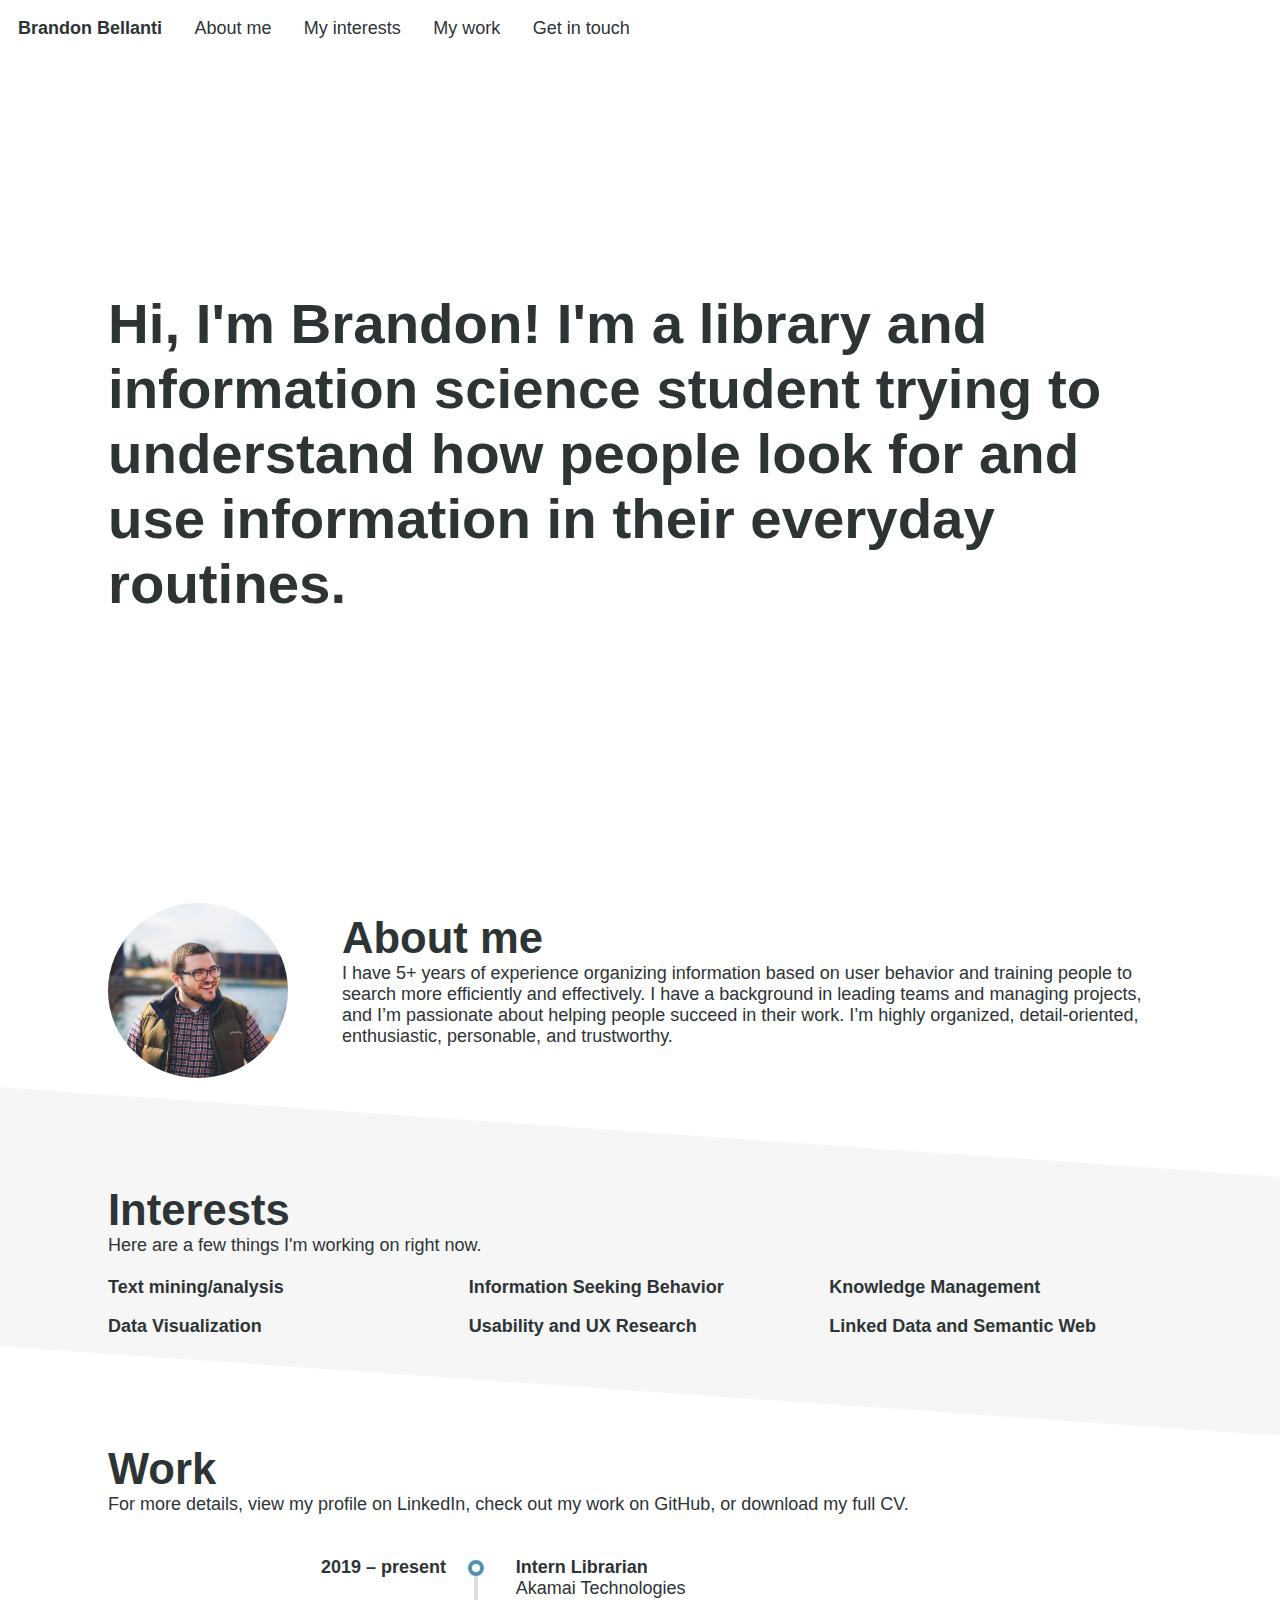
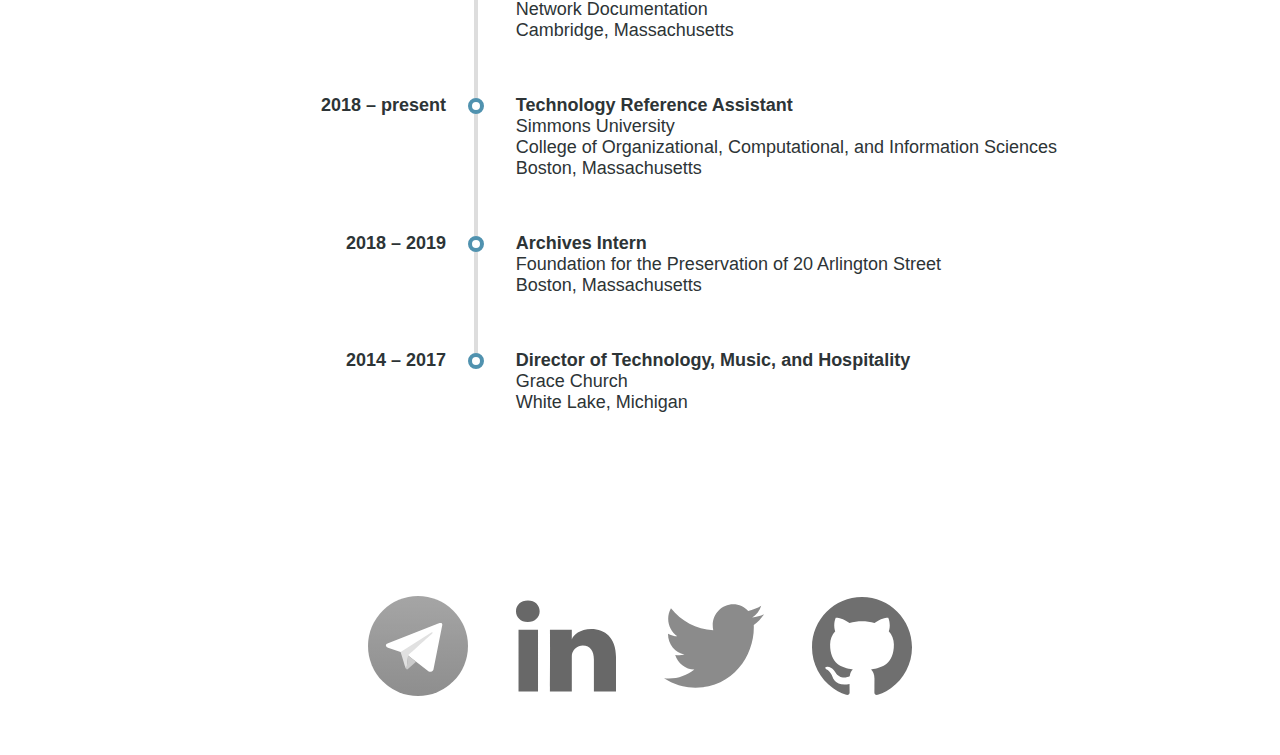
==== commit da052a15: "Updated wording." ====
--- a/index.html
+++ b/index.html
@@ -51,7 +51,12 @@
 
         <div id="bio">
             <h1>About me</h1>
-            <p><!--I’m passionate about seeing people succeed. Ultimately, I think people want to feel like they belong and are supported in their goals, whether at work or in life. My mission is to make sure they have access to the tools and information to do just that. -->I’m all about getting the right information to the right people in the right place at the right time.</p>
+            <p>I have 5+ years of experience organizing information
+                based on user behavior and training people to search
+                more efficiently and effectively. I have a background
+                in leading teams and managing projects, and I’m passionate
+                about helping people succeed in their work. I’m highly organized,
+                detail-oriented, enthusiastic, personable, and trustworthy.</p>
             <br>
         </div>
 
@@ -61,39 +66,39 @@
     <div id="interests" class="section skew">
         <div class="unskew">
             <h1>Interests</h1>
-            <p>I have a lot of different areas I’d like to study more, but here are a few major ones:</p>
+            <p>Here are a few things I'm working on right now.</p>
             <br>
 
             <div class="interests-grid">
+                
+                <div id="textmining" class="gridbox">
+                    <h2>Text mining/analysis</h2>
+                    <!-- <p>Is a system working for its users? Is it helping them achieve their goals? Can it be better?</p> -->
+                </div>
 
                 <div id="infoseek" class="gridbox">
                     <h2>Information Seeking Behavior</h2>
-                    <p>How are people searching for information? Are they successful? What makes their success rate change?</p>
-                </div>
-
-                <div id="sysdesign" class="gridbox">
-                    <h2>System Design and Evaluation</h2>
-                    <p>Is a system working for its users? Is it helping them achieve their goals? Can it be better?</p>
-                </div>
-
-                <div id="knowledgeman" class="gridbox">
+                    <!-- <p>How are people searching for information? Are they successful? What makes their success rate change?</p> -->
+                </div>
+
+                <div id="knowledge" class="gridbox">
                     <h2>Knowledge Management</h2>
-                    <p>How can we record, preserve, and access knowledge that builds over time among many users?</p>
+                    <!-- <p>How can we record, preserve, and access knowledge that builds over time among many users?</p> -->
                 </div>
 
                 <div id="dataviz" class="gridbox">
                     <h2>Data Visualization</h2>
-                    <p>How can data be presented to users in a way that is accessible and understandable?</p>
+                    <!-- <p>How can data be presented to users in a way that is accessible and understandable?</p> -->
+                </div>
+
+                <div id="usability" class="gridbox">   
+                    <h2>Usability and UX Research</h2>
+                    <!-- <p>How can we test products and systems in a way that benefits users in the long run?</p> -->
                 </div>
 
                 <div id="linkeddata" class="gridbox">   
                     <h2>Linked Data and Semantic Web</h2>
-                    <p>How can we make the web smarter for all users? How can we show relationships between infromation?</p>
-                </div>
-
-                <div id="usability" class="gridbox">   
-                    <h2>Usability and UX Research</h2>
-                    <p>How can we test products and systems in a way that benefits users in the long run?</p>
+                    <!-- <p>How can we make the web smarter for all users? How can we show relationships between infromation?</p> -->
                 </div>
             </div>
 
--- a/css/portfolio.css
+++ b/css/portfolio.css
@@ -90,8 +90,8 @@
 
 #interests .interests-grid {
     display: grid;
-    grid-template-areas:    "infoseek sysdesign knowledgeman"
-                            "dataviz linkeddata usability";
+    grid-template-areas:    "textmining infoseek knowledgeman"
+                            "dataviz usability linkeddata";
     grid-template-columns: repeat(3, 1fr);
     grid-template-rows: repeat(2, 1fr);
     grid-gap: 1em;
@@ -148,7 +148,7 @@
   position: absolute;
   top: 4px;
   left: calc(33% + 15px);
-  bottom: 50px;
+  bottom: 100px;
   width: 4px;
   background: #ddd;
 }
@@ -176,7 +176,7 @@
   position: absolute;
   width: 8px;
   height: 8px;
-  border: 4px solid salmon;
+  border: 4px solid #5092AF;
   background-color: #fff;
   border-radius: 100%;
   top: 15%;
@@ -242,9 +242,9 @@
 @media only screen and (max-width: 800px) {
     #interests .interests-grid {
         display: grid;
-        grid-template-areas:    "infoseek sysdesign"
+        grid-template-areas:    "textmining infoseek"
                                 "knowledgeman dataviz"
-                                "linkeddata usability";
+                                "usability linkeddata";
         grid-template-columns: repeat(2, 1fr);
         grid-template-rows: repeat(3, 1fr);
         grid-gap: 1em;
@@ -278,12 +278,12 @@
 
     #interests .interests-grid {
         display: grid;
-        grid-template-areas:    "infoseek"
-                                "sysdesign"
-                                "knowledgeman"
+        grid-template-areas:    "textmining"
+                                "infoseek"
+                                "knowledge"
                                 "dataviz"
-                                "linkeddata"
-                                "usability";
+                                "usability"
+                                "linkeddata";
         grid-template-columns: auto;
         grid-template-rows: repeat(6, 1fr);
         grid-gap: 1em;
@@ -307,18 +307,19 @@
 /* Add a black background color to the top navigation */
 .topnav {
     overflow: hidden;
+    width:100%;
 }
 
   /* Style the links inside the navigation bar */
   .topnav a {
     display: block;
-    float: right;
+    float: left;
     padding: 1em;
     text-decoration: none;
   }
 
   .topnav a:first-child {
-    float: left;
+    /* float: left; */
     font-weight: bolder;
   }
   .topnav a:not(:first-child) {
